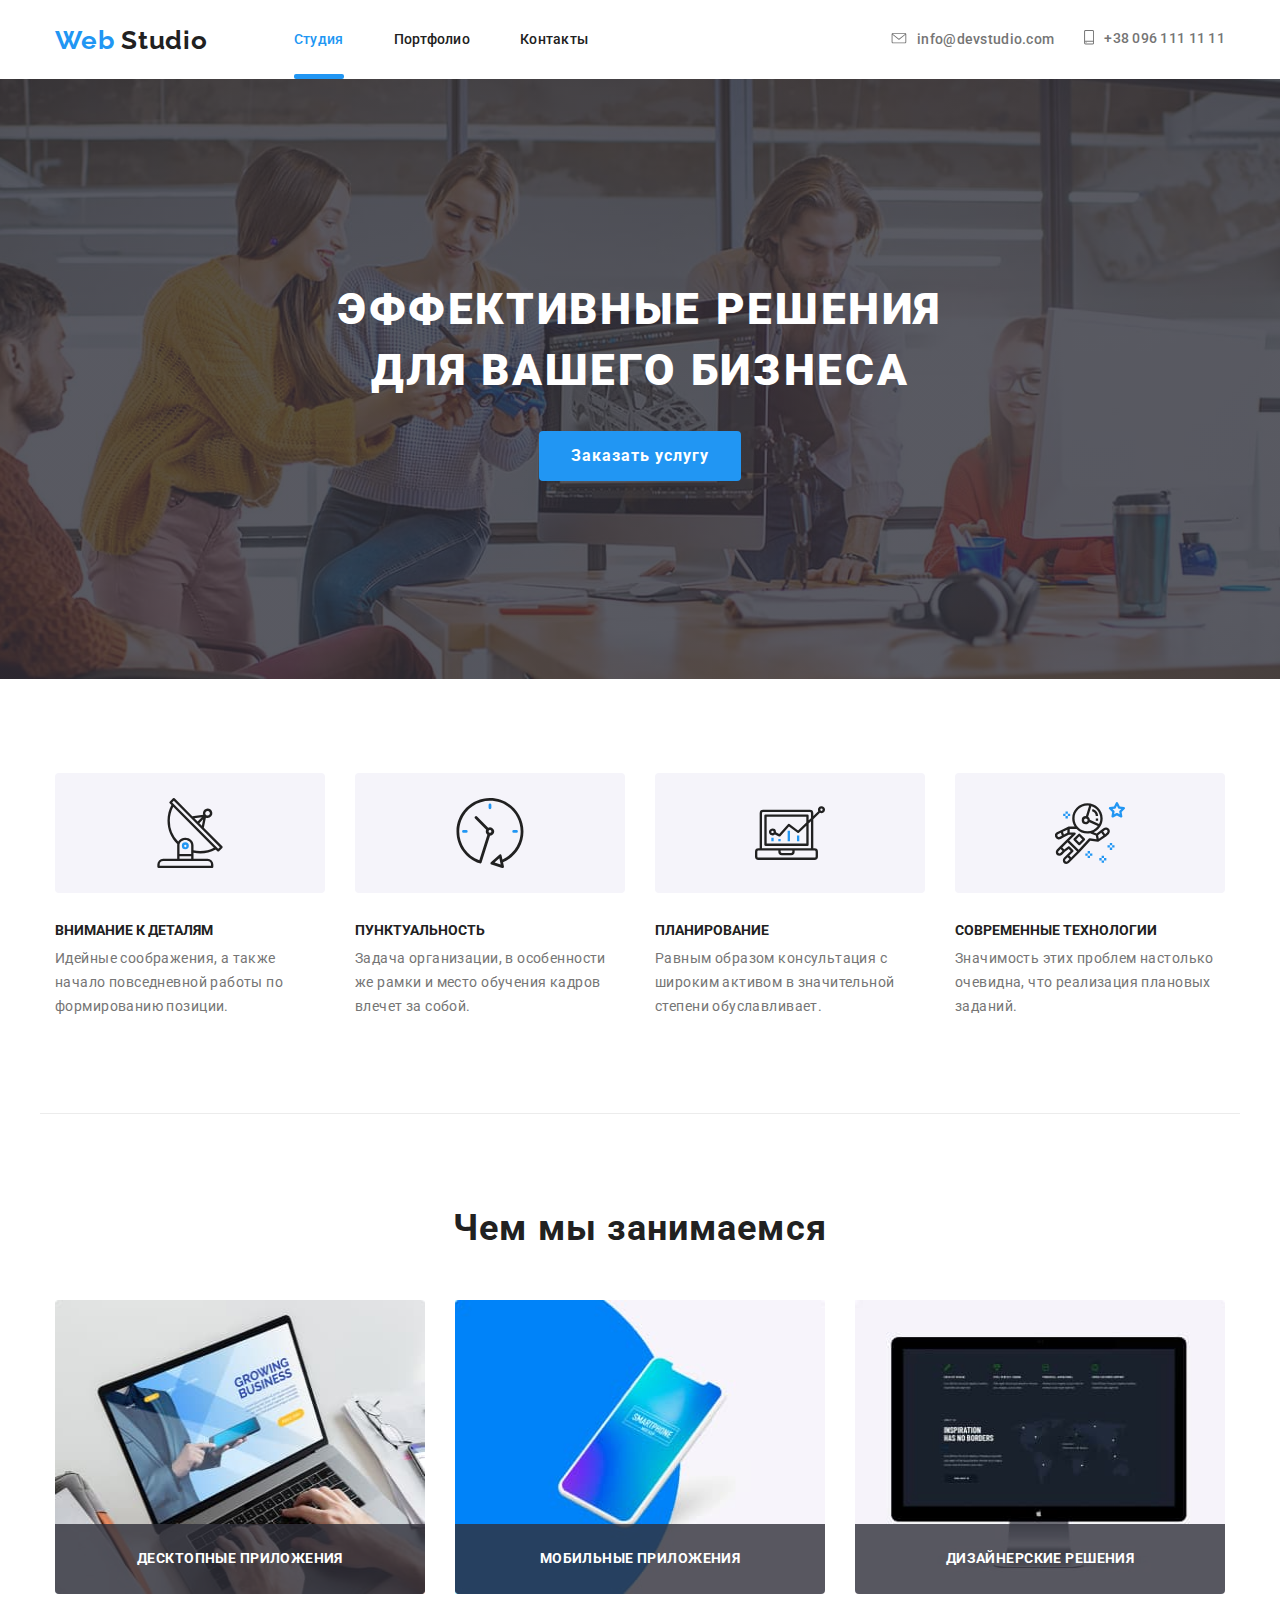
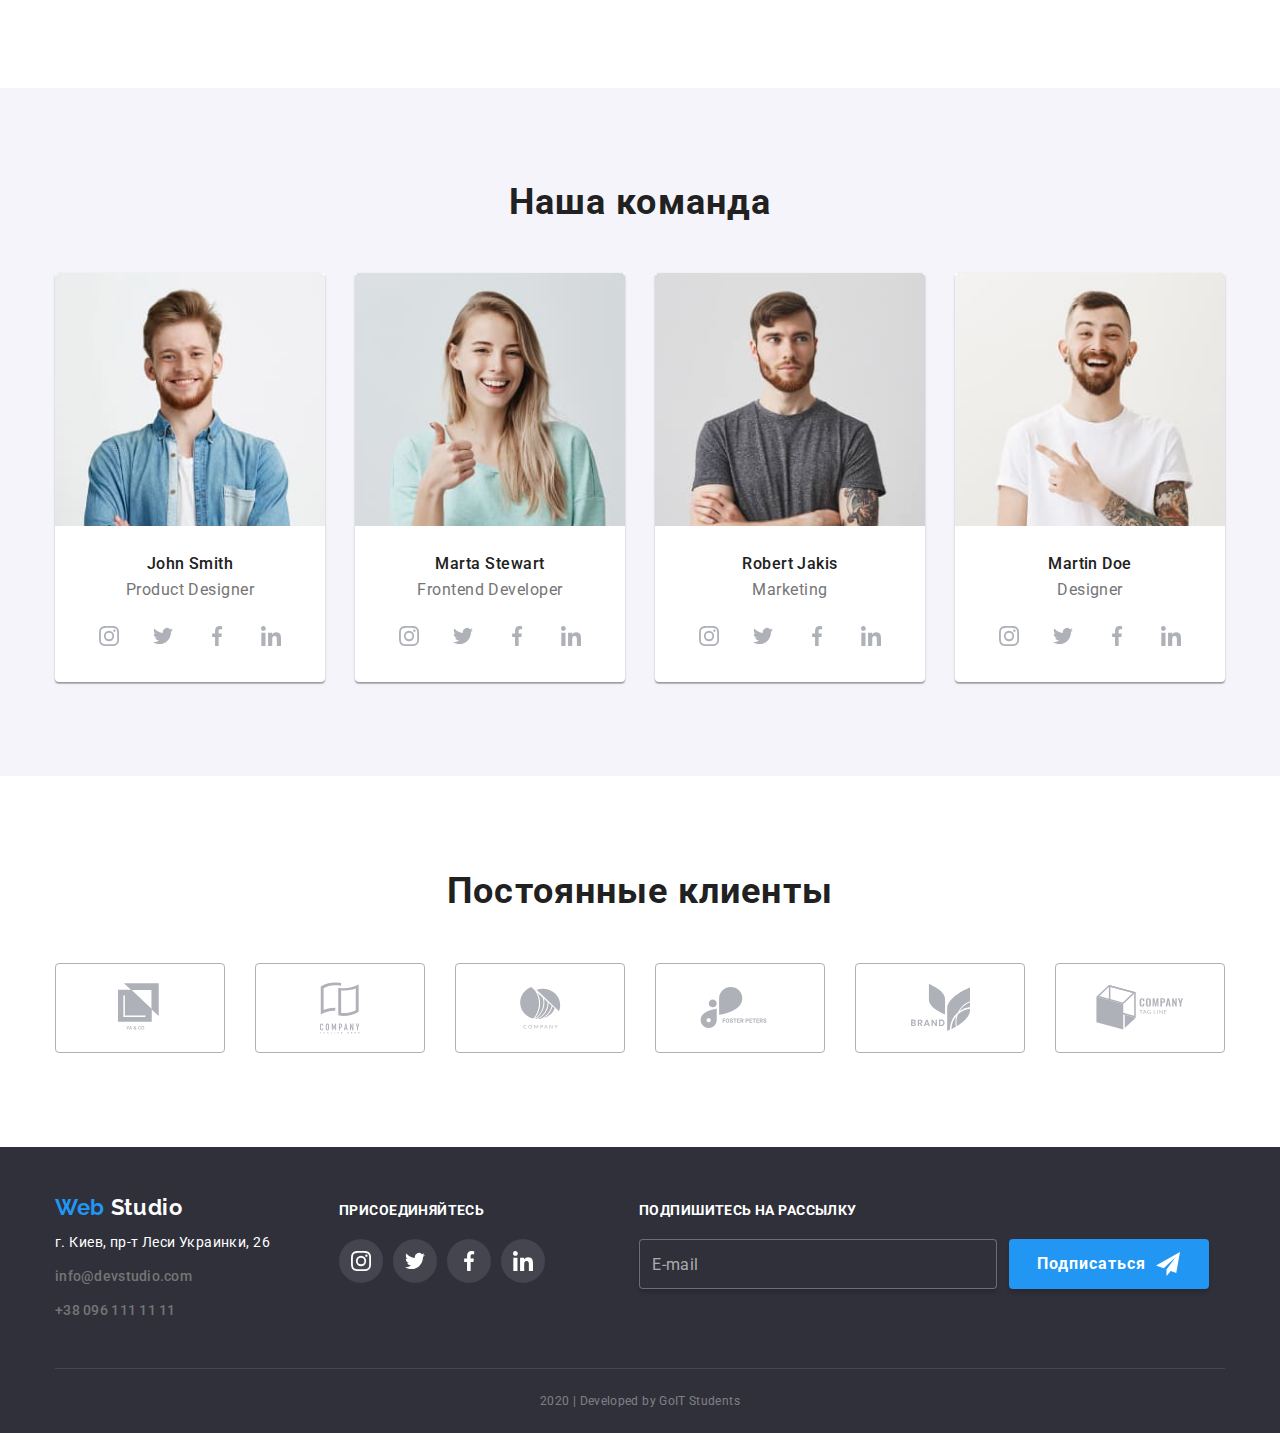
==== index.html @ 0bdabfaa "Скопированы файлы предыдущего дз" ====
<!DOCTYPE html>
<html lang="ru">
  <head>
    <meta charset="UTF-8" />
    <meta name="viewport" content="width=device-width, initial-scale=1.0" />
    <link
      href="https://fonts.googleapis.com/css2?family=Raleway:wght@700&amp;family=Roboto:wght@400;500;700;900&amp;display=swap"
      rel="stylesheet"
    />
    <link
      rel="stylesheet"
      href="https://cdnjs.cloudflare.com/ajax/libs/modern-normalize/0.6.0/modern-normalize.min.css"
    />
    <link rel="stylesheet" href="./css/main.css" />
    <title>Студия</title>
  </head>

  <body>
    <!-- Шапка сайта -->
    <header class="header">
      <div class="container">
        <div class="header-flex">
          <nav class="site-nav">
            <a lang="en" href="./index.html" class="logo"
              ><span class="web">Web</span> Studio</a
            >
            <ul class="main-nav list">
              <li><a href="./index.html" class="link current">Студия</a></li>
              <li><a href="./portfolio.html" class="link">Портфолио</a></li>
              <li><a href="" class="link">Контакты</a></li>
            </ul>
          </nav>
          <ul class="contacts list">
            <li class="contacts-item">
              <a class="contacts-link" href="mailto:info@devstudio.com">
                <svg class="icon envelope" width="16" height="11">
                  <use href="./images/sprite.svg#envelope"></use>
                </svg>
                info@devstudio.com
              </a>
            </li>
            <li class="contacts-item">
              <a class="contacts-link" href="tel:380961111111">
                <svg class="icon smartphone" width="10" height="15">
                  <use href="./images/sprite.svg#smartphone"></use>
                </svg>
                +38 096 111 11 11</a
              >
            </li>
          </ul>
        </div>
      </div>
    </header>
    <main>
      <!-- Функция заказа услуги -->
      <section class="hero">
        <div class="hero-content">
          <h1 class="hero-title">
            эффективные решения <br />для вашего бизнеса
          </h1>
          <button data-open-modal class="hero-button">Заказать услугу</button>
          <div class="backdrop is-hidden" data-backdrop>
            <form class="modal js-speaker-form" autocomplete="off">
              <h2 class="modal-title">Оставьте свои данные, мы вам перезвоним</h2>
              <div class="form-field">
        <span class="form-icon">
          <svg class="icon-modal-mail" width=15 height=12>
           <use href="./images/sprite.svg#icon-modal-name"></use>
          </svg></span>
        <input
          type="text"
          class="form-input"
          name="name"
          id="name"
          placeholder=" "
        />
        <label for="name" class="form-label">Имя</label>
      </div>
      <div class="form-field">
      <span class="form-icon">
        <svg class="icon-modal-mail" width=15 height=12>
           <use href="./images/sprite.svg#icon-modal-phone"></use>
          </svg>
      </span>
      <input
          type="tel"
          class="form-input"
          name="telephone"
          id="telephone"
          placeholder=" "
        />
        <label for="telephone" class="form-label">Телефон</label>
      </div>
      <div class="form-field">
        <span class="form-icon">
          <svg class="icon-modal-mail" width=15 height=12>
           <use href="./images/sprite.svg#icon-modal-mail"></use>
          </svg>
        </span>
        <input
          type="email"
          class="form-input"
          name="mail"
          id="mail"
          placeholder=" "
        />
        <label for="mail" class="form-label">Почта</label>
      </div>
      <div class="form-field-comment">
        <textarea
          class="form-textarea"
          name="comment"
          id="comment"
          rows="8"
          placeholder=" "
        ></textarea>
        <label for="comment" class="form-comment">Комментарий</label>
      </div>
       <label class="form-checkbox">
              <input
                class="input-checkbox"
                type="checkbox"
                name="term"
                value="term"
              />
            <span class="icon-checkbox"></span>
            <span class="label-checkbox">Соглашаюсь с рассылкой и принимаю
              <a class="text-link" href="">Условия договора</a></span>
            </label>
      <button class="button-send">Отправить</button>
              <button class="btn-close" data-close-modal></button>
            </form>
            </div>
          </div>
        </div>
      </section>
      <!-- Преимущества -->
      <section class="benefits">
        <div class="container">
          <h2 class="visually-hidden">Преимущества</h2>
          <ul class="benefits-flex list">
            <li class="benefits-item">
              <svg class="benefits-icon">
                <use href="./images/sprite.svg#antenna"></use>
              </svg>
              <h3 class="benefits-subtitle">Внимание к деталям</h3>
              <p class="benefits-text">
                Идейные соображения, а также начало повседневной работы по
                формированию позиции.
              </p>
            </li>
            <li class="benefits-item">
              <svg class="benefits-icon">
                <use href="./images/sprite.svg#clock"></use>
              </svg>
              <h3 class="benefits-subtitle">Пунктуальность</h3>
              <p class="benefits-text">
                Задача организации, в особенности же рамки и место обучения
                кадров влечет за собой.
              </p>
            </li>
            <li class="benefits-item">
              <svg class="benefits-icon">
                <use href="./images/sprite.svg#diagram"></use>
              </svg>
              <h3 class="benefits-subtitle">Планирование</h3>
              <p class="benefits-text">
                Равным образом консультация с широким активом в значительной
                степени обуславливает.
              </p>
            </li>
            <li class="benefits-item">
              <svg class="benefits-icon">
                <use href="./images/sprite.svg#astronaut"></use>
              </svg>
              <h3 class="benefits-subtitle">Современные технологии</h3>
              <p class="benefits-text">
                Значимость этих проблем настолько очевидна, что реализация
                плановых заданий.
              </p>
            </li>
          </ul>
        </div>
      </section>
      <!-- Предоставляемые услуги -->
      <section class="products">
        <div class="container">
          <h2 class="products-title">Чем мы занимаемся</h2>
          <ul class="products-flex list">
            <li class="products-item">
              <img
                src="./images/devices/laptop.jpg"
                alt="Открытая программа на экране ноутбука"
                width="370"
                height="294"
              />
              <p class="products-text">Десктопные приложения</p>
            </li>
            <li class="products-item">
              <img
                src="./images/devices/phone.jpg"
                alt="Смартфон c открытым мобильным приложением"
                width="370"
                height="294"
              />
              <p class="products-text">Мобильные приложения</p>
            </li>
            <li class="products-item">
              <img
                src="./images/devices/computer.jpg"
                alt="Экран компьютера с дизайном на рабочем столе"
                width="370"
                height="294"
              />
              <p class="products-text">Дизайнерские решения</p>
            </li>
          </ul>
        </div>
      </section>
      <!-- Команда -->
      <section class="workers">
        <div class="container">
          <h2 class="workers-title">Наша команда</h2>
          <ul class="workers-flex list">
            <li class="workers-item">
              <img
                src="./images/teamworkers/john.jpg"
                alt="Фото Джона Смита"
                width="270"
              />
              <h3 class="workers-subtitle">John Smith</h3>
              <p class="workers-text">Product Designer</p>
              <ul class="workers-socials list">
                <li class="workers-socials item">
                  <a
                    href="https://www.instagram.com/"
                    aria-label="Ссылка на Instagram"
                    class="workers-link"
                  >
                    <svg class="social-icon" width="20" height="20">
                      <use href="./images/sprite.svg#instagram"></use>
                    </svg>
                  </a>
                </li>
                <li class="workers-socials item">
                  <a
                    href="https://www.twitter.com/"
                    aria-label="Ссылка на Twitter"
                    class="workers-link"
                  >
                    <svg class="social-icon" width="20" height="20">
                      <use href="./images/sprite.svg#twitter"></use>
                    </svg>
                  </a>
                </li>
                <li class="workers-socials item">
                  <a
                    href="https://www.facebook.com/"
                    aria-label="Ссылка на Facebook"
                    class="workers-link"
                    ><svg class="social-icon" width="20" height="20">
                      <use href="./images/sprite.svg#facebook"></use></svg
                  ></a>
                </li>
                <li class="workers-socials item">
                  <a
                    href="https://www.linkedin.com/"
                    aria-label="Ссылка на LinkedIn"
                    class="workers-link"
                    ><svg class="social-icon" width="20" height="20">
                      <use href="./images/sprite.svg#linkedin"></use></svg
                  ></a>
                </li>
              </ul>
            </li>
            <li class="workers-item">
              <img
                src="./images/teamworkers/marta.jpg"
                alt="Фото Марты Стюарт"
                width="270"
              />
              <h3 class="workers-subtitle">Marta Stewart</h3>
              <p class="workers-text">Frontend Developer</p>
              <ul class="workers-socials list">
                <li class="workers-socials item">
                  <a
                    href="https://www.instagram.com/"
                    aria-label="Ссылка на Instagram"
                    class="workers-link"
                  >
                    <svg class="social-icon" width="20" height="20">
                      <use href="./images/sprite.svg#instagram"></use>
                    </svg>
                  </a>
                </li>
                <li class="workers-socials item">
                  <a
                    href="https://www.twitter.com/"
                    aria-label="Ссылка на Twitter"
                    class="workers-link"
                  >
                    <svg class="social-icon" width="20" height="20">
                      <use href="./images/sprite.svg#twitter"></use>
                    </svg>
                  </a>
                </li>
                <li class="workers-socials item">
                  <a
                    href="https://www.facebook.com/"
                    aria-label="Ссылка на Facebook"
                    class="workers-link"
                    ><svg class="social-icon" width="20" height="20">
                      <use href="./images/sprite.svg#facebook"></use></svg
                  ></a>
                </li>
                <li class="workers-socials item">
                  <a
                    href="https://www.linkedin.com/"
                    aria-label="Ссылка на LinkedIn"
                    class="workers-link"
                    ><svg class="social-icon" width="20" height="20">
                      <use href="./images/sprite.svg#linkedin"></use></svg
                  ></a>
                </li>
              </ul>
            </li>
            <li class="workers-item">
              <img
                src="./images/teamworkers/robert.jpg"
                alt="Фото Роберта Джайкиса"
                width="270"
              />
              <h3 class="workers-subtitle">Robert Jakis</h3>
              <p class="workers-text">Marketing</p>
              <ul class="workers-socials list">
                <li class="workers-socials item">
                  <a
                    href="https://www.instagram.com/"
                    aria-label="Ссылка на Instagram"
                    class="workers-link"
                  >
                    <svg class="social-icon" width="20" height="20">
                      <use href="./images/sprite.svg#instagram"></use>
                    </svg>
                  </a>
                </li>
                <li class="workers-socials item">
                  <a
                    href="https://www.twitter.com/"
                    aria-label="Ссылка на Twitter"
                    class="workers-link"
                  >
                    <svg class="social-icon" width="20" height="20">
                      <use href="./images/sprite.svg#twitter"></use>
                    </svg>
                  </a>
                </li>
                <li class="workers-socials item">
                  <a
                    href="https://www.facebook.com/"
                    aria-label="Ссылка на Facebook"
                    class="workers-link"
                    ><svg class="social-icon" width="20" height="20">
                      <use href="./images/sprite.svg#facebook"></use></svg
                  ></a>
                </li>
                <li class="workers-socials item">
                  <a
                    href="https://www.linkedin.com/"
                    aria-label="Ссылка на LinkedIn"
                    class="workers-link"
                    ><svg class="social-icon" width="20" height="20">
                      <use href="./images/sprite.svg#linkedin"></use></svg
                  ></a>
                </li>
              </ul>
            </li>
            <li class="workers-item">
              <img
                src="./images/teamworkers/martin.jpg"
                alt="Фото Мартина Дое"
                width="270"
              />
              <h3 class="workers-subtitle">Martin Doe</h3>
              <p class="workers-text">Designer</p>
              <ul class="workers-socials list">
                <li class="workers-socials item">
                  <a
                    href="https://www.instagram.com/"
                    aria-label="Ссылка на Instagram"
                    class="workers-link"
                  >
                    <svg class="social-icon" width="20" height="20">
                      <use href="./images/sprite.svg#instagram"></use>
                    </svg>
                  </a>
                </li>
                <li class="workers-socials item">
                  <a
                    href="https://www.twitter.com/"
                    aria-label="Ссылка на Twitter"
                    class="workers-link"
                  >
                    <svg class="social-icon" width="20" height="20">
                      <use href="./images/sprite.svg#twitter"></use>
                    </svg>
                  </a>
                </li>
                <li class="workers-socials item">
                  <a
                    href="https://www.facebook.com/"
                    aria-label="Ссылка на Facebook"
                    class="workers-link"
                    ><svg class="social-icon" width="20" height="20">
                      <use href="./images/sprite.svg#facebook"></use></svg
                  ></a>
                </li>
                <li class="workers-socials item">
                  <a
                    href="https://www.linkedin.com/"
                    aria-label="Ссылка на LinkedIn"
                    class="workers-link"
                    ><svg class="social-icon" width="20" height="20">
                      <use href="./images/sprite.svg#linkedin"></use></svg
                  ></a>
                </li>
              </ul>
            </li>
          </ul>
        </div>
      </section>
      <!-- Постоянные клиенты -->
      <section class="clients">
        <div class="container">
          <h2 class="clients-title">Постоянные клиенты</h2>
          <ul class="clients-flex list">
            <li class="clients-item">
              <a href="" aria-label="Ссылка на YA & CO" class="clients-link">
                <svg class="clients-icon" width="45" height="50">
                  <use href="./images/sprite.svg#client1"></use>
                </svg>
              </a>
            </li>
            <li class="clients-item">
              <a
                href=""
                aria-label="Ссылка на COMPANY TAGLINE HERE"
                class="clients-link"
              >
                <svg class="clients-icon" width="40" height="52">
                  <use href="./images/sprite.svg#client2"></use>
                </svg>
              </a>
            </li>
            <li class="clients-item">
              <a href="" aria-label="Ссылка на COMPANY" class="clients-link">
                <svg class="clients-icon" width="41" height="42">
                  <use href="./images/sprite.svg#client3"></use>
                </svg>
              </a>
            </li>
            <li class="clients-item">
              <a
                href=""
                aria-label="Ссылка на FOSTER PETERS"
                class="clients-link"
              >
                <svg class="clients-icon" width="80" height="42">
                  <use href="./images/sprite.svg#client4"></use>
                </svg>
              </a>
            </li>
            <li class="clients-item">
              <a href="" aria-label="Ссылка на BRAND" class="clients-link">
                <svg class="clients-icon" width="59" height="47">
                  <use href="./images/sprite.svg#client5"></use>
                </svg>
              </a>
            </li>
            <li class="clients-item">
              <a
                href=""
                aria-label="Ссылка на COMPANY TAG LINE"
                class="clients-link"
              >
                <svg class="clients-icon" width="88" height="45">
                  <use href="./images/sprite.svg#client6"></use>
                </svg>
              </a>
            </li>
          </ul>
        </div>
      </section>
    </main>
    <!-- Футер -->
    <footer class="footer">
      <div class="container">
        <div class="footer-flex">
          <div class="footer-info">
            <a lang="en" href="./index.html" class="footer-logo"
              ><span class="web">Web</span> Studio</a
            >
            <address>
              <a
                href="https://www.google.com/maps/place/%D0%B1%D1%83%D0%BB.+%D0%9B%D0%B5%D1%81%D0%B8+%D0%A3%D0%BA%D1%80%D0%B0%D0%B8%D0%BD%D0%BA%D0%B8,+26,+%D0%9A%D0%B8%D0%B5%D0%B2,+02000/@50.4265807,30.5361971,17z/data=!3m1!4b1!4m5!3m4!1s0x40d4cf0e033ecbe9:0x57a4dffefec77da0!8m2!3d50.4265807!4d30.5383858"
                class="address"
                target="_blank"
                >г. Киев, пр-т Леси Украинки, 26</a
              >
            </address>
            <ul class="footer contacts list">
              <li class="footer-contacts-link">
                <a class="contacts-link" href="mailto:info@devstudio.com"
                  >info@devstudio.com</a
                >
              </li>
              <li class="footer-contacts-link">
                <a class="contacts-link" href="tel:380961111111"
                  >+38 096 111 11 11</a
                >
              </li>
            </ul>
          </div>
          <!-- Ссылки на соц сети -->
          <div class="footer-join">
            <p class="socials-subtitle">присоединяйтесь</p>
            <ul class="footer-socials list">
              <li class="socials-item">
                <a
                  class="socials-link"
                  href="https://www.instagram.com/"
                  aria-label="Ссылка на Instagram"
                >
                  <svg class="social-icon footer" width="20" height="20">
                    <use href="./images/sprite.svg#instagram"></use>
                  </svg>
                </a>
              </li>
              <li class="socials-item">
                <a
                  class="socials-link"
                  href="https://www.twitter.com/"
                  aria-label="Ссылка на Twitter"
                >
                  <svg class="social-icon footer" width="20" height="20">
                    <use href="./images/sprite.svg#twitter"></use>
                  </svg>
                </a>
              </li>
              <li class="socials-item">
                <a
                  class="socials-link"
                  href="https://www.facebook.com/"
                  aria-label="Ссылка на Facebook"
                >
                  <svg class="social-icon footer" width="20" height="20">
                    <use href="./images/sprite.svg#facebook"></use>
                  </svg>
                </a>
              </li>
              <li class="socials-item">
                <a
                  class="socials-link"
                  href="https://www.linkedin.com/"
                  aria-label="Ссылка на LinkedIn"
                >
                  <svg class="social-icon footer" width="20" height="20">
                    <use href="./images/sprite.svg#linkedin"></use></svg
                ></a>
              </li>
            </ul>
          </div>
          <form class="form js-speaker-form" autocomplete="off">
        <label for="mail" class="label-subscription">подпишитесь на рассылку</label>
        </br>
        <div class="form-subscription">
        <input
          type="email"
          name="mail"
          id="mail"
          placeholder="E-mail"
        />
        <button type="submit">Подписаться<svg class="icon-send" width="24" height="24">
          <use href="./images/sprite.svg#send"></use></svg>
        </button>
      </div>
        </div>
        <p class="copyright">
          2020 | Developed by GoIT Students
        </p>
      </div>
    </footer>
    <script>
      (() => {
        document
          .querySelector('.js-speaker-form')
          .addEventListener('submit', e => {
            e.preventDefault();

            new FormData(e.currentTarget).forEach((value, name) =>
              console.log(`${name}: ${value}`),
            );

            e.currentTarget.reset();
          });
      })();
    </script>
     <script src="./js/modal.js"></script>
  </body>
</html>
---- css/main.css ----
/* цвет основного текста #212121*/

/* цвет вторичного текста #757575*/

/*#2196F3 акцент синий*/

/*#FFFFFF белый*/

/* вторичный цвет фона #F5F4FA */

/* футер копирайт rgba(255, 255, 255, 0.4); */
:root {
  --primary-text-color: #757575;
  --title-text-color: #212121;
  --accent-color: #2196f3;
  --primary-white-color: #ffffff;
}

body {
  font-family: "Roboto", sans-serif;
  background-color: var(--primary-white-color);
  color: var(--primary-text-color);
}

/* утилиты */

a {
  text-decoration: none;
}

.container {
  width: 1200px;
  margin-left: auto;
  margin-right: auto;
  padding-left: 15px;
  padding-right: 15px;
}

.list {
  margin: 0;
  padding: 0;
  list-style: none;
}

p {
  margin: 0px;
}

img {
  display: block;
  max-width: 100%;
}

.visually-hidden {
  position: absolute;
  width: 1px;
  height: 1px;
  margin: -1px;
  border: 0;
  padding: 0;
  clip: rect(0 0 0 0);
  overflow: hidden;
}

/* шапка */

.header-flex {
  display: flex;
  align-items: center;
}

/* навигация  */

.site-nav {
  display: flex;
  align-items: center;
}

/* лого */

.logo {
  padding: 24px 0px;
  color: var(--title-text-color);
  font-family: "Raleway", sans-serif;
  font-weight: 700;
  font-size: 26px;
  line-height: 1;
  letter-spacing: 0.03em;
  text-decoration: none;
}

.web {
  color: var(--accent-color);
}

/* главная навигация  */

.main-nav {
  display: flex;
  margin-left: 86px;
}

.main-nav .link {
  position: relative;
  display: block;
  padding: 32px 0px;
  color: var(--title-text-color);
  font-weight: 500;
  font-size: 14px;
  line-height: 1.1;
  letter-spacing: 0.02em;
  transition: color 250ms cubic-bezier(0.4, 0, 0.2, 1);
}

.main-nav > li:not(:last-child) {
  margin-right: 50px;
}

.main-nav .link:hover,
.main-nav .link:focus {
  color: var(--accent-color);
}

.main-nav .link.current {
  color: var(--accent-color);
}

.main-nav .link.current::after {
  content: "";
  position: absolute;
  left: 0;
  bottom: 0;
  display: block;
  width: 100%;
  height: 5px;
  border-radius: 2px;
  background-color: var(--accent-color);
  transition: color 250ms cubic-bezier(0.4, 0, 0.2, 1);
}

/* контакты */

.contacts {
  display: flex;
  margin-left: auto;
}

.contacts-link {
  display: inline-flex;
  align-items: center;
  color: var(--primary-text-color);
  font-weight: 500;
  font-size: 14px;
  line-height: 1;
  letter-spacing: 0.02em;
  transition: color 250ms cubic-bezier(0.4, 0, 0.2, 1);
}

.contacts-link:hover,
.contacts-link:focus {
  color: var(--accent-color);
}

.icon {
  display: inline-block;
  padding: 0;
  margin-right: 10px;
  background-repeat: no-repeat;
  fill: currentColor;
  cursor: pointer;
}

.contacts-item + .contacts-item {
  margin-left: 30px;
}

/* герой */

.hero-content {
  padding: 200px;
  background-image: linear-gradient(
      to right,
      rgba(47, 48, 58, 0.8),
      rgba(47, 48, 58, 0.8)
    ),
    url("../images/hero/hero.jpg");
  background-repeat: no-repeat;
  background-position: center;
  background-size: cover;
  text-align: center;
  max-width: 1600px;
  height: 600px;
  margin-left: auto;
  margin-right: auto;
}

.hero-title {
  margin-top: 0;
  margin-bottom: 30px;
  color: var(--primary-white-color);
  font-weight: 900;
  font-size: 44px;
  line-height: 1.38;
  text-align: center;
  letter-spacing: 0.06em;
  text-transform: uppercase;
}

.hero-button {
  display: inline-block;
  align-items: center;
  padding: 10px 32px;
  border: 0px;
  border-radius: 4px;
  color: var(--primary-white-color);
  background-color: var(--accent-color);
  font-weight: 700;
  font-size: 16px;
  line-height: 1.9;
  letter-spacing: 0.06em;
  cursor: pointer;
}

.backdrop {
  position: fixed;
  top: 0;
  left: 0;
  width: 100%;
  height: 100%;
  background-color: rgba(0, 0, 0, 0.5);
  z-index: 3;
  opacity: 1;

  transition: opacity 250ms cubic-bezier(0.4, 0, 0.2, 1);
}

.backdrop.is-hidden {
  opacity: 0;
  pointer-events: none;
}

.backdrop.is-hidden .modal {
  transform: translate(-50%, -50%) scale(1.1);
}

.modal {
  position: absolute;
  top: 50%;
  left: 50%;
  padding: 40px 40px;
  width: 528px;
  height: 581px;

  background-color: #fff;

  transform: translate(-50%, -50%) scale(1);

  transition: transform 250ms cubic-bezier(0.4, 0, 0.2, 1);
}

.modal-title {
  margin-top: 0px;
  margin-bottom: 30px;
  font-weight: 700;
  font-size: 20px;
  line-height: 1.15;
  letter-spacing: 0.03em;
  text-align: center;
  color: #212121;
}

.form-field {
  position: relative;
  margin-bottom: 28px;
}

.form-label {
  position: absolute;
  top: 50%;
  left: 42px;
  transform: translateY(-50%);
  transition: transform 250ms cubic-bezier(0.4, 0, 0.2, 1);
}

.form-input,
.form-textarea {
  display: inline-flex;
  border: 1px solid rgba(33, 33, 33, 0.2);
  border-radius: 4px;
  outline: 0px;
}

.form-input {
  margin: 0;
  padding: 12px 18px;
  padding-left: 42px;
  width: 100%;
  height: 40px;
}

.form-icon {
  position: absolute;
  display: inline-block;
  top: 50%;
  left: 16px;
  transform: translateY(-50%);
  transition: transform 250ms cubic-bezier(0.4, 0, 0.2, 1);
  fill: #212121;
}

.form-field:focus-within > .form-label {
  transform: translateY(-42px) translateX(-32px);
}

.form-input:focus,
.form-textarea:focus {
  border: 1px solid var(--accent-color);
}

.form-field:focus-within > .form-label {
  color: var(--accent-color);
}

.form-field:focus-within > .form-icon {
  fill: var(--accent-color);
}

.form-input:not(:placeholder-shown) + .form-label {
  transform: translateY(-42px) translateX(-32px);
}

.form-field-comment {
  position: relative;
  margin-bottom: 20px;
}

.form-textarea {
  display: block;
  resize: none;
  padding: 12px 16px;
  width: 100%;
  height: 140px;
}

.form-comment {
  position: absolute;
  top: 20px;
  left: 16px;
  transform: translateY(-50%);
  transition: transform 250ms cubic-bezier(0.4, 0, 0.2, 1);
}

.form-field-comment:focus-within > .form-comment {
  color: var(--accent-color);
}

.form-field-comment:focus-within > .form-comment {
  transform: translateY(-42px);
}

.form-textarea:not(:placeholder-shown) + .form-comment {
  transform: translateY(-42px);
}

.form-checkbox {
  display: flex;
  align-items: center;
  justify-content: center;
}

.input-checkbox {
  position: absolute;
  width: 1px;
  height: 1px;
  margin: -1px;
  border: 0;
  padding: 0;
  clip: rect(0 0 0 0);
  overflow: hidden;
}

.icon-checkbox {
  margin-right: 5px;
  width: 15px;
  height: 16px;
  background-image: url("../images/modal-icons/icon-checkbox.svg");
  background-size: contain;
  background-repeat: no-repeat;
}

.input-checkbox:checked + .icon-checkbox,
.input-checkbox:checked:focus + .icon-checkbox {
  background-image: url("../images/modal-icons/icon-checked.svg");
  background-size: contain;
  border-radius: 2px;
}

.label-checkbox {
  margin: 0;
  left: 36px;
  font-weight: 400;
  font-size: 14px;
  line-height: 1.71;
}

.text-link {
  color: var(--accent-color);
  text-decoration: underline;
}

.button-send {
  display: inline-block;
  align-items: center;
  padding: 10px 32px;
  margin-top: 30px;
  border: 0px;
  border-radius: 4px;
  box-shadow: 0px 4px 4px rgba(0, 0, 0, 0.15);
  color: var(--primary-white-color);
  background-color: #2196f3;
  font-weight: 700;
  font-size: 16px;
  line-height: 1.9;
  letter-spacing: 0.06em;
  cursor: pointer;
}

.btn-close {
  display: flex;
  position: absolute;
  top: 1%;
  left: 93%;
  width: 30px;
  height: 30px;
  border: none;
  border-radius: 50%;
  background-image: url("../images/modal-icons/btn-close.svg");
  background-size: contain;
  background-repeat: no-repeat;
  cursor: pointer;
}

.btn-close:hover,
.btn-close:focus {
  fill: var(--accent-color);
}

/* преимущества */

.benefits {
  padding: 94px 0px;
  margin: auto;
}

.benefits-flex {
  display: flex;
  flex-wrap: wrap;
}

.benefits-item {
  width: 270px;
  margin-right: 30px;
}

.benefits-item:nth-child(4n) {
  margin-right: 0px;
}

.benefits-icon {
  display: block;
  width: 270px;
  height: 120px;
  padding: 25px 100px;
  border-radius: 4px;
  background-color: #f5f4fa;
  background-repeat: no-repeat;
  background-position: center;
}

.benefits-subtitle {
  margin-top: 30px;
  margin-bottom: 10px;
  color: var(--title-text-color);
  text-transform: uppercase;
  font-weight: 700;
  font-size: 14px;
  line-height: 1;
}

.benefits-text {
  font-weight: 400;
  font-size: 14px;
  line-height: 1.7;
  letter-spacing: 0.03em;
}

/* предоставляемые услуги */

.products .container {
  padding-top: 94px;
  padding-bottom: 94px;
  border-top: 1px solid #ececec;
}

.products-title {
  margin-top: 0;
  margin-bottom: 50px;
  color: var(--title-text-color);
  font-weight: 700;
  font-size: 36px;
  line-height: 1.16;
  letter-spacing: 0.03em;
  text-align: center;
}

.products-flex {
  display: flex;
  flex-wrap: wrap;
}

.products-item {
  position: relative;
  width: 370px;
  height: 294px;
  margin-right: 30px;
}

.products-item:nth-child(3n) {
  margin-right: 0px;
}

.products-text {
  position: absolute;
  width: 100%;
  height: 70px;
  bottom: 0;
  margin: 0;
  padding: 27px;
  color: var(--primary-white-color);
  background: rgba(47, 48, 58, 0.8);
  border-radius: 0px 0px 4px 4px;
  font-weight: 700;
  font-size: 14px;
  line-height: 1.14;
  text-align: center;
  letter-spacing: 0.03em;
  text-transform: uppercase;
}

/* команда */

.workers {
  padding-top: 94px;
  padding-bottom: 94px;
  background-color: #f5f4fa;
}

.workers-title {
  margin-top: 0;
  margin-bottom: 50px;
  color: var(--title-text-color);
  font-weight: 700;
  font-size: 36px;
  line-height: 1.16;
  letter-spacing: 0.03em;
  text-align: center;
}

.workers-flex {
  display: flex;
  flex-wrap: wrap;
}

.workers-item {
  width: 270px;
  margin-right: 30px;
  padding-bottom: 24px;
  border-radius: 4px;
  background-color: var(--primary-white-color);
  box-shadow: 0px 2px 1px rgba(0, 0, 0, 0.2), 0px 1px 1px rgba(0, 0, 0, 0.14),
    0px 1px 3px rgba(0, 0, 0, 0.12);
}

.workers-item:nth-child(4n) {
  margin-right: 0px;
}

.workers-subtitle {
  margin-top: 30px;
  margin-bottom: 0px;
  color: var(--title-text-color);
  font-weight: 500;
  font-size: 16px;
  line-height: 1;
  letter-spacing: 0.03em;
  text-align: center;
}

.workers-text {
  margin-top: 10px;
  color: var(--primary-text-color);
  font-weight: 400;
  font-size: 16px;
  line-height: 1;
  letter-spacing: 0.03em;
  text-align: center;
}

.workers-socials.list {
  display: flex;
  justify-content: center;
  margin-top: 16px;
}

.workers-socials.item {
  margin-right: 10px;
}

.workers-socials.item:nth-child(4n) {
  margin-right: 0px;
}

.workers-link {
  display: flex;
  justify-content: center;
  align-items: center;
  width: 44px;
  height: 44px;
  border-radius: 50%;
  color: #afb1b8;
  transition: background-color 250ms cubic-bezier(0.4, 0, 0.2, 1),
    color 250ms cubic-bezier(0.4, 0, 0.2, 1);
}

.social-icon {
  fill: currentColor;
}

.social-icon:hover,
.social-icon:focus {
  fill: var(--primary-white-color);
}

.workers-link:hover,
.workers-link:focus {
  color: var(--primary-white-color);
  background-color: #2196f3;
}

/* клиенты */

.clients {
  padding-top: 94px;
  padding-bottom: 94px;
}

.clients-title {
  margin-top: 0px;
  margin-bottom: 50px;
  color: var(--title-text-color);
  font-weight: 700;
  font-size: 36px;
  line-height: 1.2;
  text-align: center;
  letter-spacing: 0.03em;
}

.clients-flex {
  display: flex;
  flex-wrap: wrap;
  justify-content: space-evenly;
}

.clients-item {
  width: 170px;
  background-color: var(--primary-white-color);
}

.clients-item {
  margin-right: 30px;
}

.clients-item:nth-child(6n) {
  margin-right: 0px;
}

.clients-link {
  display: flex;
  justify-content: center;
  align-items: center;
  width: 170px;
  height: 90px;
  color: #afb1b8;
  border: 1px solid #afb1b8;
  border-radius: 4px;
  transition: color 250ms cubic-bezier(0.4, 0, 0.2, 1),
    border-color 250ms cubic-bezier(0.4, 0, 0.2, 1);
}

.clients-link:hover,
.clients-link:focus {
  color: var(--accent-color);
  border-color: #2196f3;
}

.clients-icon {
  fill: currentColor;
  cursor: pointer;
}

/* футер */

footer {
  background-color: #2f303a;
}

.footer-flex {
  display: flex;
  padding-top: 48px;
  align-items: baseline;
}

.footer-logo {
  color: var(--primary-white-color);
  font-family: "Raleway", sans-serif;
  font-weight: 700;
  font-size: 22px;
  line-height: 1.18;
  letter-spacing: 0.03em;
}

address a {
  display: block;
  margin-top: 10px;
  color: var(--primary-white-color);
  font-style: normal;
  font-weight: 400;
  font-size: 14px;
  line-height: 1.7;
  letter-spacing: 0.03em;
}

.footer.contacts {
  display: block;
  padding-bottom: 46px;
  color: rgba(255, 255, 255, 0.6);
  font-weight: 400;
  font-size: 14px;
  line-height: 1.7;
  letter-spacing: 0.03em;
}

.footer-contacts-link {
  margin-top: 10px;
}

/* соцсети */

.footer-join {
  display: block;
  margin-left: 69px;
}

.socials-subtitle {
  color: var(--primary-white-color);
  font-weight: 700;
  font-size: 14px;
  line-height: 1.1;
  letter-spacing: 0.03em;
  text-transform: uppercase;
}

.footer-socials {
  display: flex;
  justify-content: space-between;
  margin-top: 21px;
}

.socials-item {
  margin-right: 10px;
}

.socials-item:nth-child(4n) {
  margin-right: 0px;
}

.socials-link {
  display: flex;
  justify-content: center;
  align-items: center;
  width: 44px;
  height: 44px;
  border-radius: 50%;
  background-color: rgba(255, 255, 255, 0.1);
  transition: background-color 250ms cubic-bezier(0.4, 0, 0.2, 1),
    color 250ms cubic-bezier(0.4, 0, 0.2, 1);
}

.social-icon.footer {
  fill: var(--primary-white-color);
}

.socials-link:hover,
.socials-link:focus {
  color: var(--primary-white-color);
  background-color: #2196f3;
}

.label-subscription {
  margin-left: 94px;
  color: var(--primary-white-color);
  font-weight: 700;
  font-size: 14px;
  line-height: 1.1;
  letter-spacing: 0.03em;
  text-transform: uppercase;
}

.form-subscription {
  display: flex;
  margin-top: 20px;
  margin-left: 94px;
}

.form-subscription input {
  padding: 18px 12px;
  border: 1px solid rgba(255, 255, 255, 0.3);
  box-shadow: 0px 4px 4px rgba(0, 0, 0, 0.15);
  border-radius: 4px;
  width: 358px;
  height: 50px;
  font-weight: 400;
  font-size: 16px;
  line-height: 1.87;
  letter-spacing: 0.03em;
  background-color: #2f303a;
}

.form-subscription input::placeholder {
  color: rgba(255, 255, 255, 0.6);
}

.form-subscription button {
  display: inline-flex;
  align-items: center;
  margin-left: 12px;
  padding: 10px 28px;
  width: 200px;
  height: 50px;
  box-shadow: 0px 4px 4px rgba(0, 0, 0, 0.15);
  border: 0px;
  border-radius: 4px;
  background-color: var(--accent-color);
  font-weight: 700;
  font-size: 16px;
  line-height: 1.87;
  letter-spacing: 0.06em;
  color: var(--primary-white-color);
}

.icon-send {
  margin-left: 10px;
}

.copyright {
  padding: 20px 0px;
  border-top: 1px solid rgba(255, 255, 255, 0.1);
  color: rgba(255, 255, 255, 0.4);
  font-weight: 400;
  font-size: 12px;
  line-height: 2;
  letter-spacing: 0.03em;
  text-align: center;
}

/* СТРАНИЦА portfolio.html */

.header-portfolio {
  border-bottom: 1px solid #ececec;
}

/* потрфолио */

.portfolio {
  padding: 94px 0px;
}

.nav-filters {
  display: flex;
  flex-wrap: wrap;
  justify-content: center;
  padding: 0px;
}

.button {
  margin-right: 8px;
  padding: 6px 22px;
  border-radius: 4px;
  border: 0;
  color: var(--title-text-color);
  background-color: #f5f4fa;
  font-weight: 500;
  font-size: 16px;
  line-height: 1.6;
  letter-spacing: 0.03em;
  cursor: pointer;
  transition: background-color 250ms cubic-bezier(0.4, 0, 0.2, 1),
    color 250ms cubic-bezier(0.4, 0, 0.2, 1);
}

.button:nth-child(5n) {
  margin-right: 0px;
}

.button:hover,
.button:focus {
  color: var(--primary-white-color);
  background-color: var(--accent-color);
  box-shadow: 0px 2px 2px rgba(0, 0, 0, 0.12), 0px 1px 2px rgba(0, 0, 0, 0.08),
    0px 3px 1px rgba(0, 0, 0, 0.1);
}

/* примеры работ */

.examples-flex {
  display: flex;
  flex-wrap: wrap;
  margin-top: 50px;
}

.examples-item {
  width: 380px;
  margin-bottom: 30px;
  margin-right: 30px;
  border-radius: 5px;
  overflow: hidden;
  transition: box-shadow 250ms cubic-bezier(0.4, 0, 0.2, 1);
}

.examples-item:nth-child(3n) {
  margin-right: 0px;
}

.examples-item:nth-last-child(-n + 3) {
  margin-bottom: 0;
}

.examples-item:hover,
.examples-item:focus {
  box-shadow: 1px 4px 6px rgba(0, 0, 0, 0.16), 0px 4px 4px rgba(0, 0, 0, 0.06),
    0px 1px 1px rgba(0, 0, 0, 0.12);
  cursor: pointer;
}

.box {
  position: relative;
  overflow: hidden;
}

.examples-text {
  display: inline-flex;
  position: absolute;
  padding: 63px 24px;
  margin: 0;
  font-size: 18px;
  line-height: 1.56;
  letter-spacing: 0.03em;
  background-color: rgba(33, 150, 243, 0.9);
  color: var(--primary-white-color);
  transition: transform 250ms cubic-bezier(0.4, 0, 0.2, 1);
}

.examples-item:hover .examples-text,
.examples-item:focus .examples-text {
  transform: translateY(-100%);
  z-index: 3;
}

.examples-info {
  border: 1px solid #eeeeee;
  border-top: transparent;
  border-bottom-left-radius: 5px;
  border-bottom-right-radius: 5px;
  padding: 20px 24px;
}

.examples-title {
  margin: 0px;
  color: var(--title-text-color);
  font-weight: 700;
  font-size: 18px;
  line-height: 2;
  letter-spacing: 0.06em;
}

.examples-subtitle {
  margin-top: 4px;
  color: var(--primary-text-color);
  font-weight: 400;
  font-size: 16px;
  line-height: 1.9;
  letter-spacing: 0.03em;
}
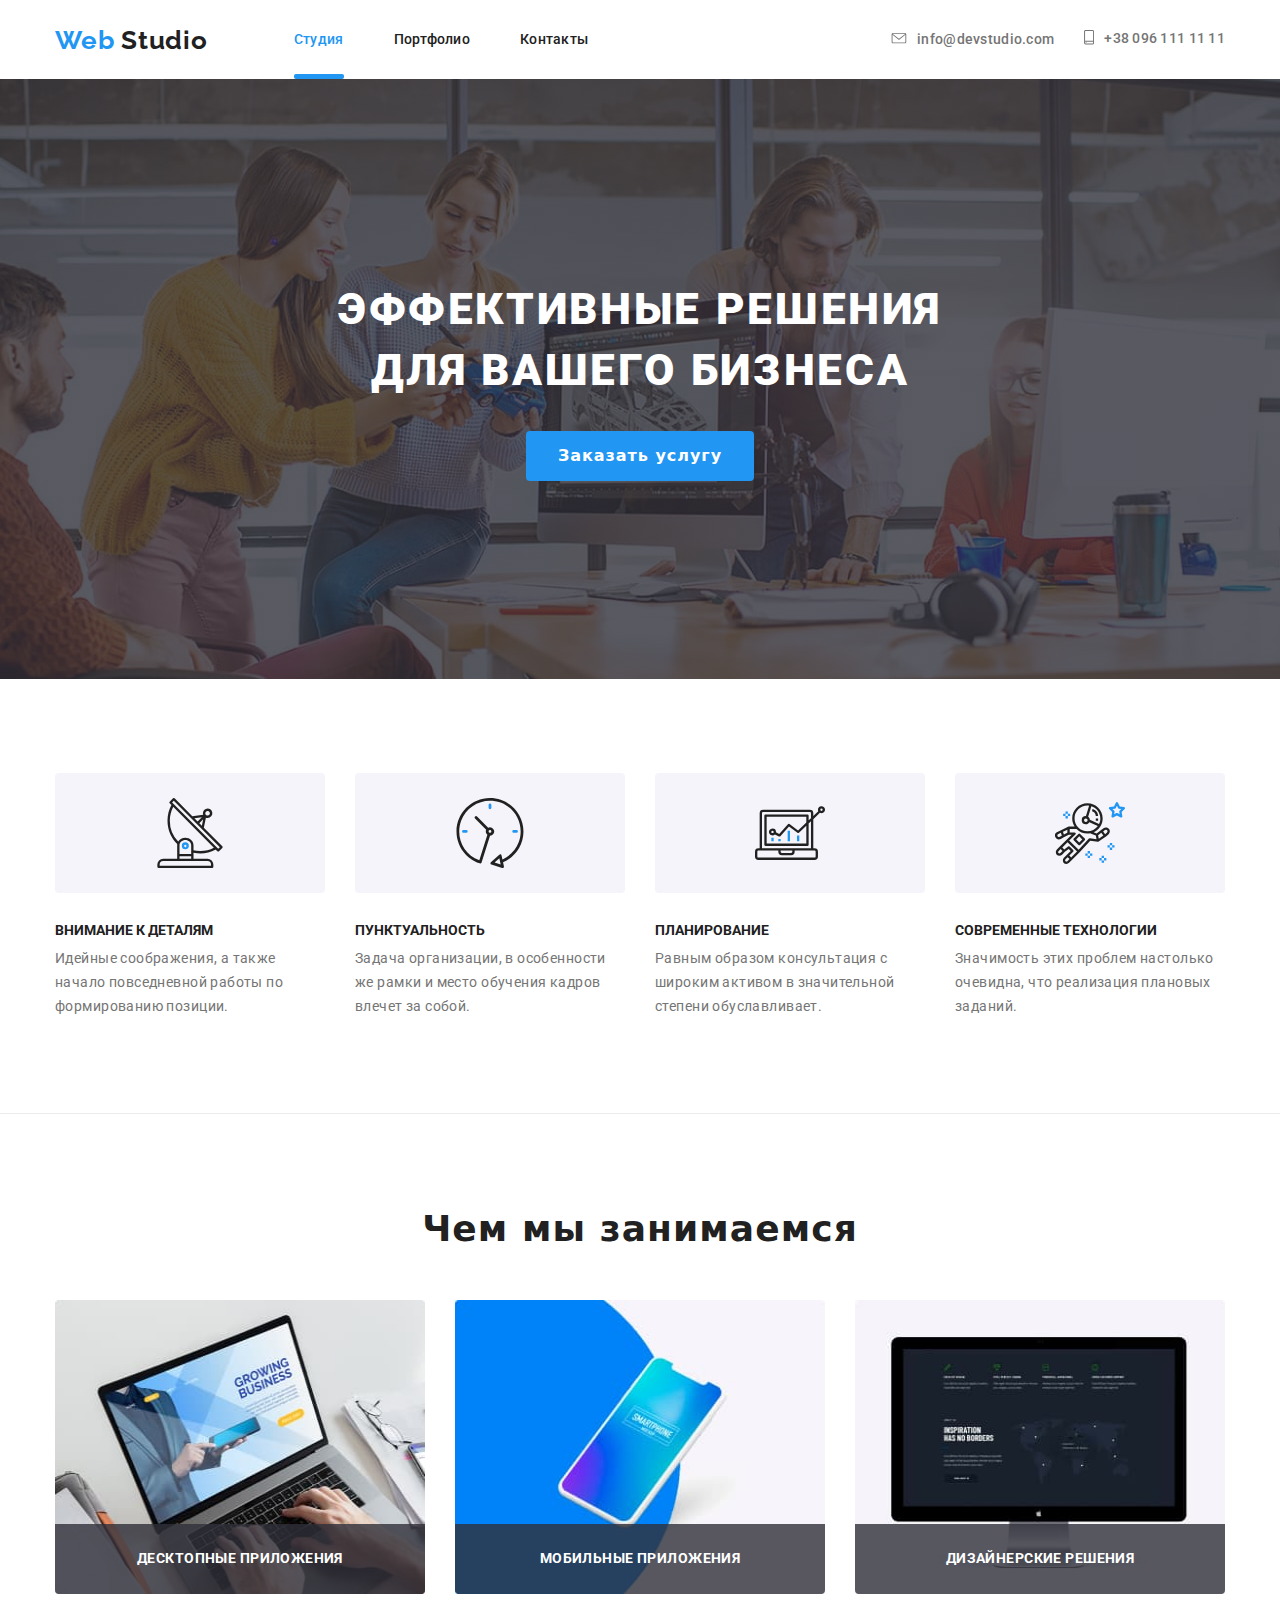
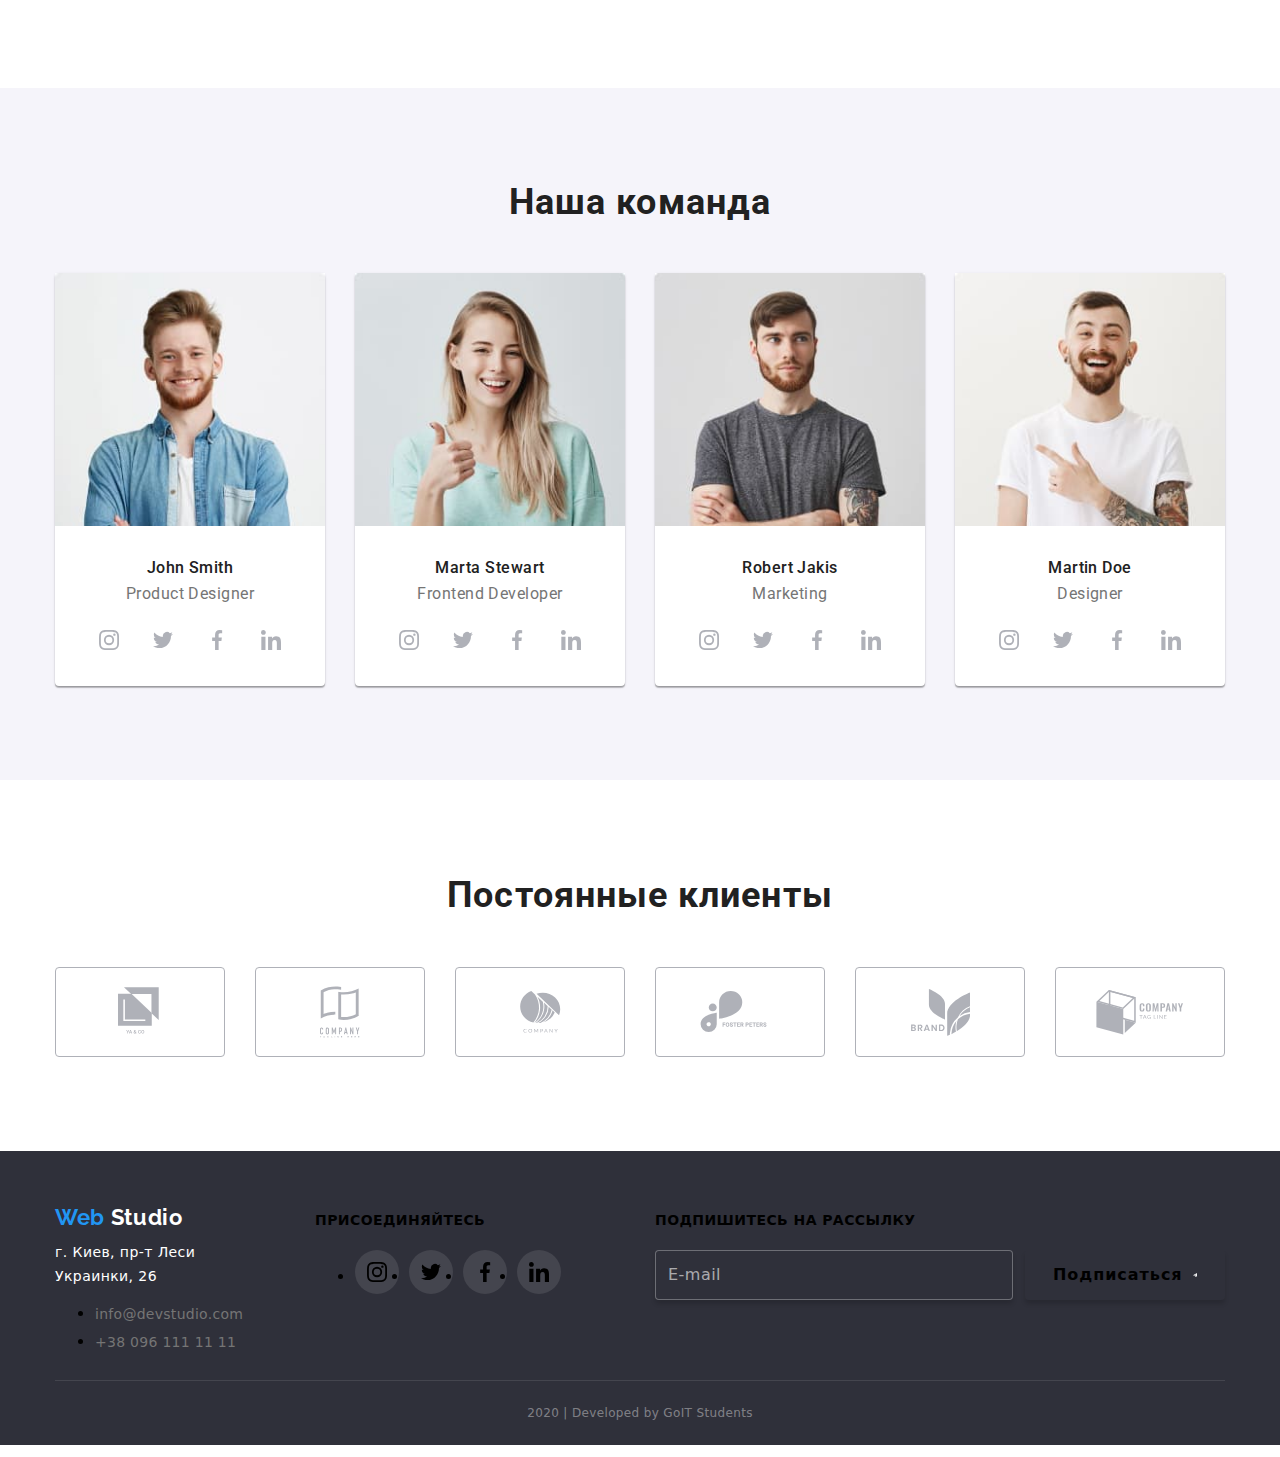
==== commit 09bbd2d3: "Перенос стилей в сасс" ====
--- a/index.html
+++ b/index.html
@@ -7,21 +7,17 @@
       href="https://fonts.googleapis.com/css2?family=Raleway:wght@700&amp;family=Roboto:wght@400;500;700;900&amp;display=swap"
       rel="stylesheet"
     />
-    <link
-      rel="stylesheet"
-      href="https://cdnjs.cloudflare.com/ajax/libs/modern-normalize/0.6.0/modern-normalize.min.css"
-    />
-    <link rel="stylesheet" href="./css/main.css" />
+    <link rel="stylesheet" href="./css/main.min.css" />
     <title>Студия</title>
   </head>
 
-  <body>
+  <body class="body">
     <!-- Шапка сайта -->
     <header class="header">
       <div class="container">
         <div class="header-flex">
           <nav class="site-nav">
-            <a lang="en" href="./index.html" class="logo"
+            <a class="link logo" lang="en" href="./index.html" 
               ><span class="web">Web</span> Studio</a
             >
             <ul class="main-nav list">
@@ -60,8 +56,9 @@
           </h1>
           <button data-open-modal class="hero-button">Заказать услугу</button>
           <div class="backdrop is-hidden" data-backdrop>
-            <form class="modal js-speaker-form" autocomplete="off">
-              <h2 class="modal-title">Оставьте свои данные, мы вам перезвоним</h2>
+            <div class="modal js-speaker-form">
+            <form class="modal" autocomplete="off">
+              <h2 class="form-title">Оставьте свои данные, мы вам перезвоним</h2>
               <div class="form-field">
         <span class="form-icon">
           <svg class="icon-modal-mail" width=15 height=12>
@@ -131,13 +128,14 @@
               <button class="btn-close" data-close-modal></button>
             </form>
             </div>
+            </div>
           </div>
         </div>
       </section>
       <!-- Преимущества -->
       <section class="benefits">
         <div class="container">
-          <h2 class="visually-hidden">Преимущества</h2>
+          <h2 class="visually-hidden benefits-title">Преимущества</h2>
           <ul class="benefits-flex list">
             <li class="benefits-item">
               <svg class="benefits-icon">
@@ -189,6 +187,7 @@
           <ul class="products-flex list">
             <li class="products-item">
               <img
+              class="image"
                 src="./images/devices/laptop.jpg"
                 alt="Открытая программа на экране ноутбука"
                 width="370"
@@ -198,6 +197,7 @@
             </li>
             <li class="products-item">
               <img
+              class="image"
                 src="./images/devices/phone.jpg"
                 alt="Смартфон c открытым мобильным приложением"
                 width="370"
@@ -207,6 +207,7 @@
             </li>
             <li class="products-item">
               <img
+              class="image"
                 src="./images/devices/computer.jpg"
                 alt="Экран компьютера с дизайном на рабочем столе"
                 width="370"
@@ -508,7 +509,7 @@
                 >г. Киев, пр-т Леси Украинки, 26</a
               >
             </address>
-            <ul class="footer contacts list">
+            <ul class="footer-contacts list">
               <li class="footer-contacts-link">
                 <a class="contacts-link" href="mailto:info@devstudio.com"
                   >info@devstudio.com</a
--- a/css/main.min.css
+++ b/css/main.min.css
@@ -0,0 +1,2 @@
+/*! modern-normalize v0.6.0 | MIT License | https://github.com/sindresorhus/modern-normalize */*,*::before,*::after{-webkit-box-sizing:border-box;box-sizing:border-box}:root{-moz-tab-size:4;-o-tab-size:4;tab-size:4}html{line-height:1.15;-webkit-text-size-adjust:100%}body{margin:0}body{font-family:system-ui,-apple-system,"Segoe UI",Roboto,Helvetica,Arial,sans-serif,"Apple Color Emoji","Segoe UI Emoji"}hr{height:0}abbr[title]{-webkit-text-decoration:underline dotted;text-decoration:underline dotted}b,strong{font-weight:bolder}code,kbd,samp,pre{font-family:SFMono-Regular, Consolas, "Liberation Mono", Menlo, monospace;font-size:1em}small{font-size:80%}sub,sup{font-size:75%;line-height:0;position:relative;vertical-align:baseline}sub{bottom:-0.25em}sup{top:-0.5em}button,input,optgroup,select,textarea{font-family:inherit;font-size:100%;line-height:1.15;margin:0}button,select{text-transform:none}button,[type="button"],[type="reset"],[type="submit"]{-webkit-appearance:button}button::-moz-focus-inner,[type="button"]::-moz-focus-inner,[type="reset"]::-moz-focus-inner,[type="submit"]::-moz-focus-inner{border-style:none;padding:0}button:-moz-focusring,[type="button"]:-moz-focusring,[type="reset"]:-moz-focusring,[type="submit"]:-moz-focusring{outline:1px dotted ButtonText}fieldset{padding:0.35em 0.75em 0.625em}legend{padding:0}progress{vertical-align:baseline}[type="number"]::-webkit-inner-spin-button,[type="number"]::-webkit-outer-spin-button{height:auto}[type="search"]{-webkit-appearance:textfield;outline-offset:-2px}[type="search"]::-webkit-search-decoration{-webkit-appearance:none}::-webkit-file-upload-button{-webkit-appearance:button;font:inherit}summary{display:list-item}.main-nav,.contacts{font-family:"Roboto",sans-serif;background-color:#fff;color:#757575}.logo,.main-nav .link,.contacts-link,.workers-link,.clients-link,.footer-logo,address a{text-decoration:none}.container{width:1200px;margin-left:auto;margin-right:auto;padding-left:15px;padding-right:15px}.main-nav,.contacts,.benefits-flex,.products-flex,.workers-flex,.workers-socials.list,.clients-flex,.footer-flex{margin:0;padding:0;list-style:none}.benefits-text{margin:0px}.image{display:block;max-width:100%}.benefits-title{position:absolute;width:1px;height:1px;margin:-1px;border:0;padding:0;clip:rect(0 0 0 0);overflow:hidden}.hero-button,.button-send{display:inline-block;-webkit-box-align:center;-ms-flex-align:center;align-items:center;padding:10px 32px;border:0px;border-radius:4px;color:#fff;background-color:#2196f3;font-weight:700;font-size:16px;line-height:1.9;letter-spacing:0.06em;cursor:pointer}.header-flex{display:-webkit-box;display:-ms-flexbox;display:flex;-webkit-box-align:center;-ms-flex-align:center;align-items:center}.site-nav{display:-webkit-box;display:-ms-flexbox;display:flex;-webkit-box-align:center;-ms-flex-align:center;align-items:center}.logo{padding:24px 0px;color:#212121;font-family:"Raleway",sans-serif;font-weight:700;font-size:26px;line-height:1;letter-spacing:0.03em}.web{color:#2196f3}.main-nav{display:-webkit-box;display:-ms-flexbox;display:flex;margin-left:86px}.main-nav .link{position:relative;display:block;padding:32px 0px;color:#212121;font-weight:500;font-size:14px;line-height:1.1;letter-spacing:0.02em;-webkit-transition:color 250ms cubic-bezier(0.4, 0, 0.2, 1);transition:color 250ms cubic-bezier(0.4, 0, 0.2, 1)}.main-nav .link:hover,.main-nav .link:focus{color:#2196f3}.main-nav>li:not(:last-child){margin-right:50px}.main-nav .link.current{color:#2196f3}.main-nav .link.current::after{content:"";position:absolute;left:0;bottom:0;display:block;width:100%;height:5px;border-radius:2px;background-color:#2196f3;-webkit-transition:color 250ms cubic-bezier(0.4, 0, 0.2, 1);transition:color 250ms cubic-bezier(0.4, 0, 0.2, 1)}.contacts{display:-webkit-box;display:-ms-flexbox;display:flex;margin-left:auto}.contacts-link{display:-webkit-inline-box;display:-ms-inline-flexbox;display:inline-flex;-webkit-box-align:center;-ms-flex-align:center;align-items:center;color:#757575;font-weight:500;font-size:14px;line-height:1;letter-spacing:0.02em;-webkit-transition:color 250ms cubic-bezier(0.4, 0, 0.2, 1);transition:color 250ms cubic-bezier(0.4, 0, 0.2, 1)}.contacts-link:hover,.contacts-link:focus{color:#2196f3}.icon{display:inline-block;padding:0;margin-right:10px;background-repeat:no-repeat;fill:currentColor;cursor:pointer}.contacts-item+.contacts-item{margin-left:30px}.hero-content{padding:200px;background-image:-webkit-gradient(linear, left top, right top, from(rgba(47,48,58,0.8)), to(rgba(47,48,58,0.8))),url("../images/hero/hero.jpg");background-image:linear-gradient(to right, rgba(47,48,58,0.8), rgba(47,48,58,0.8)),url("../images/hero/hero.jpg");background-repeat:no-repeat;background-position:center;background-size:cover;text-align:center;max-width:1600px;height:600px;margin-left:auto;margin-right:auto}.hero-title{margin-top:0;margin-bottom:30px;color:#fff;font-family:"Roboto",sans-serif;font-weight:900;font-size:44px;line-height:1.38;text-align:center;letter-spacing:0.06em;text-transform:uppercase}.backdrop{position:fixed;top:0;left:0;width:100%;height:100%;background-color:rgba(0,0,0,0.5);z-index:3;opacity:1;-webkit-transition:opacity 250ms cubic-bezier(0.4, 0, 0.2, 1);transition:opacity 250ms cubic-bezier(0.4, 0, 0.2, 1)}.backdrop.is-hidden{opacity:0;pointer-events:none}.backdrop.is-hidden .modal{-webkit-transform:translate(-50%, -50%) scale(1.1);transform:translate(-50%, -50%) scale(1.1)}.modal{position:absolute;top:50%;left:50%;padding:40px 40px;width:528px;height:581px;background-color:#fff;-webkit-transform:translate(-50%, -50%) scale(1);transform:translate(-50%, -50%) scale(1);-webkit-transition:-webkit-transform 250ms cubic-bezier(0.4, 0, 0.2, 1);transition:-webkit-transform 250ms cubic-bezier(0.4, 0, 0.2, 1);transition:transform 250ms cubic-bezier(0.4, 0, 0.2, 1);transition:transform 250ms cubic-bezier(0.4, 0, 0.2, 1), -webkit-transform 250ms cubic-bezier(0.4, 0, 0.2, 1)}.modal{font-family:"Roboto",sans-serif}.form-title{margin-top:0px;margin-bottom:30px;font-weight:700;font-size:20px;line-height:1.15;letter-spacing:0.03em;text-align:center;color:#212121}.form-field{position:relative;margin-bottom:28px}.form-field:focus-within>.form-label{color:#2196f3;font-size:12px;-webkit-transform:translateY(-42px) translateX(-32px);transform:translateY(-42px) translateX(-32px)}.form-field:focus-within>.form-icon{fill:#2196f3}.form-label{position:absolute;font-weight:400;font-size:14px;line-height:1.14;letter-spacing:0.01em;top:50%;left:42px;-webkit-transform:translateY(-50%);transform:translateY(-50%);-webkit-transition:-webkit-transform 250ms cubic-bezier(0.4, 0, 0.2, 1);transition:-webkit-transform 250ms cubic-bezier(0.4, 0, 0.2, 1);transition:transform 250ms cubic-bezier(0.4, 0, 0.2, 1);transition:transform 250ms cubic-bezier(0.4, 0, 0.2, 1), -webkit-transform 250ms cubic-bezier(0.4, 0, 0.2, 1)}.form-label,.form-comment{color:#757575}.form-input,.form-textarea{display:-webkit-inline-box;display:-ms-inline-flexbox;display:inline-flex;border:1px solid rgba(33,33,33,0.2);border-radius:4px;outline:0px}.form-input{margin:0;padding:12px 18px;padding-left:42px;width:100%;height:40px}.form-input:hover,.form-input:focus{border:1px solid #2196f3}.form-input:not(:placeholder-shown)+.form-label{-webkit-transform:translateY(-42px) translateX(-32px);transform:translateY(-42px) translateX(-32px)}.form-icon{position:absolute;display:inline-block;top:50%;left:16px;-webkit-transform:translateY(-50%);transform:translateY(-50%);-webkit-transition:-webkit-transform 250ms cubic-bezier(0.4, 0, 0.2, 1);transition:-webkit-transform 250ms cubic-bezier(0.4, 0, 0.2, 1);transition:transform 250ms cubic-bezier(0.4, 0, 0.2, 1);transition:transform 250ms cubic-bezier(0.4, 0, 0.2, 1), -webkit-transform 250ms cubic-bezier(0.4, 0, 0.2, 1)}.form-field-comment{position:relative;margin-bottom:20px}.form-field-comment:focus-within>.form-comment{-webkit-transform:translateY(-42px);transform:translateY(-42px);color:#2196f3;font-size:12px}.form-textarea{display:block;resize:none;padding:12px 16px;width:100%;height:120px}.form-textarea:hover,.form-textarea:focus{border:1px solid #2196f3}.form-textarea:not(:placeholder-shown)+.form-comment{-webkit-transform:translateY(-42px);transform:translateY(-42px)}.form-comment{position:absolute;top:20px;left:16px;-webkit-transform:translateY(-50%);transform:translateY(-50%);-webkit-transition:-webkit-transform 250ms cubic-bezier(0.4, 0, 0.2, 1);transition:-webkit-transform 250ms cubic-bezier(0.4, 0, 0.2, 1);transition:transform 250ms cubic-bezier(0.4, 0, 0.2, 1);transition:transform 250ms cubic-bezier(0.4, 0, 0.2, 1), -webkit-transform 250ms cubic-bezier(0.4, 0, 0.2, 1);font-weight:400;font-size:14px;line-height:1.14;letter-spacing:0.01em}.form-checkbox{display:-webkit-box;display:-ms-flexbox;display:flex;-webkit-box-align:center;-ms-flex-align:center;align-items:center;-webkit-box-pack:center;-ms-flex-pack:center;justify-content:center}.input-checkbox{position:absolute;width:1px;height:1px;margin:-1px;border:0;padding:0;clip:rect(0 0 0 0);overflow:hidden}.input-checkbox:checked+.icon-checkbox,.input-checkbox:checked:focus+.icon-checkbox{border:none;width:15px;height:16px;background-image:url("../images/modal-icons/icon-checked.svg");background-repeat:no-repeat;background-size:contain;border-radius:2px}.icon-checkbox{margin-right:5px;width:15px;height:16px;border:2px solid black;border-radius:20%}.label-checkbox{margin:0;left:36px;font-weight:400;font-size:14px;line-height:1.71}.text-link{color:#2196f3;text-decoration:underline}.button-send{margin-top:30px}.btn-close{display:-webkit-box;display:-ms-flexbox;display:flex;position:absolute;top:1%;left:93%;width:30px;height:30px;border:none;border-radius:50%;background-image:url("../images/modal-icons/btn-close.svg");background-size:contain;background-repeat:no-repeat;cursor:pointer}.btn-close:hover,.btn-close:focus{fill:var(--accent-color)}.benefits{padding:94px 0px;margin:auto}.benefits-flex{display:-webkit-box;display:-ms-flexbox;display:flex;-ms-flex-wrap:wrap;flex-wrap:wrap}.benefits-item{width:270px;margin-right:30px}.benefits-item:nth-child(4n){margin-right:0px}.benefits-icon{display:block;width:270px;height:120px;padding:25px 100px;border-radius:4px;background-color:#f5f4fa;background-repeat:no-repeat;background-position:center}.benefits-subtitle{margin-top:30px;margin-bottom:10px;font-family:"Roboto",sans-serif;color:#212121;text-transform:uppercase;font-weight:700;font-size:14px;line-height:1}.benefits-text{font-family:"Roboto",sans-serif;color:#757575;font-weight:400;font-size:14px;line-height:1.7;letter-spacing:0.03em}.products{padding-top:94px;padding-bottom:94px;border-top:1px solid #ececec}.products-title{margin-top:0;margin-bottom:50px;color:#212121;font-weight:700;font-size:36px;line-height:1.16;letter-spacing:0.03em;text-align:center}.products-flex{display:-webkit-box;display:-ms-flexbox;display:flex;-ms-flex-wrap:wrap;flex-wrap:wrap}.products-item{position:relative;width:370px;height:294px;margin-right:30px}.products-item:nth-child(3n){margin-right:0px}.products-text{position:absolute;width:100%;height:70px;bottom:0;margin:0;padding:27px;color:#fff;background:rgba(47,48,58,0.8);border-radius:0px 0px 4px 4px;font-family:"Roboto",sans-serif;font-weight:700;font-size:14px;line-height:1.14;text-align:center;letter-spacing:0.03em;text-transform:uppercase}.workers{padding-top:94px;padding-bottom:94px;background-color:#f5f4fa}.workers-title{margin-top:0;margin-bottom:50px;color:#212121;font-family:"Roboto",sans-serif;font-weight:700;font-size:36px;line-height:1.16;letter-spacing:0.03em;text-align:center}.workers-flex{display:-webkit-box;display:-ms-flexbox;display:flex;-ms-flex-wrap:wrap;flex-wrap:wrap}.workers-item{width:270px;margin-right:30px;padding-bottom:24px;border-radius:4px;background-color:#fff;-webkit-box-shadow:0px 2px 1px rgba(0,0,0,0.2),0px 1px 1px rgba(0,0,0,0.14),0px 1px 3px rgba(0,0,0,0.12);box-shadow:0px 2px 1px rgba(0,0,0,0.2),0px 1px 1px rgba(0,0,0,0.14),0px 1px 3px rgba(0,0,0,0.12)}.workers-item:nth-child(4n){margin-right:0px}.workers-subtitle{margin-top:30px;margin-bottom:0px;color:#212121;font-family:"Roboto",sans-serif;font-weight:500;font-size:16px;line-height:1;letter-spacing:0.03em;text-align:center}.workers-text{margin-top:10px;color:#757575;font-family:"Roboto",sans-serif;font-weight:400;font-size:16px;line-height:1;letter-spacing:0.03em;text-align:center}.workers-socials.list{display:-webkit-box;display:-ms-flexbox;display:flex;-webkit-box-pack:center;-ms-flex-pack:center;justify-content:center;margin-top:16px}.workers-socials.item{margin-right:10px}.workers-socials.item:nth-child(4n){margin-right:0px}.workers-link{display:-webkit-box;display:-ms-flexbox;display:flex;-webkit-box-pack:center;-ms-flex-pack:center;justify-content:center;-webkit-box-align:center;-ms-flex-align:center;align-items:center;width:44px;height:44px;border-radius:50%;color:#afb1b8;-webkit-transition:background-color 250ms cubic-bezier(0.4, 0, 0.2, 1),color 250ms cubic-bezier(0.4, 0, 0.2, 1);transition:background-color 250ms cubic-bezier(0.4, 0, 0.2, 1),color 250ms cubic-bezier(0.4, 0, 0.2, 1)}.workers-link:hover,.workers-link:focus{color:#fff;background-color:#2196f3}.social-icon{fill:currentColor}.social-icon:hover,.social-icon:focus{fill:#fff}.clients{padding-top:94px;padding-bottom:94px}.clients-title{margin-top:0px;margin-bottom:50px;color:#212121;font-family:"Roboto",sans-serif;font-weight:700;font-size:36px;line-height:1.2;text-align:center;letter-spacing:0.03em}.clients-flex{display:-webkit-box;display:-ms-flexbox;display:flex;-ms-flex-wrap:wrap;flex-wrap:wrap;-webkit-box-pack:space-evenly;-ms-flex-pack:space-evenly;justify-content:space-evenly}.clients-item{width:170px;margin-right:30px;background-color:#fff}.clients-item:nth-child(6n){margin-right:0px}.clients-link{display:-webkit-box;display:-ms-flexbox;display:flex;-webkit-box-pack:center;-ms-flex-pack:center;justify-content:center;-webkit-box-align:center;-ms-flex-align:center;align-items:center;width:170px;height:90px;color:#afb1b8;border:1px solid #afb1b8;border-radius:4px;-webkit-transition:color 250ms cubic-bezier(0.4, 0, 0.2, 1),border-color 250ms cubic-bezier(0.4, 0, 0.2, 1);transition:color 250ms cubic-bezier(0.4, 0, 0.2, 1),border-color 250ms cubic-bezier(0.4, 0, 0.2, 1)}.clients-link:hover,.clients-link:focus{color:#2196f3;border-color:#2196f3}.clients-icon{fill:currentColor;cursor:pointer}footer{background-color:#2f303a}.footer-flex{display:-webkit-box;display:-ms-flexbox;display:flex;padding-top:48px;-webkit-box-align:baseline;-ms-flex-align:baseline;align-items:baseline}.footer-logo{color:#fff;font-family:"Raleway",sans-serif;font-weight:700;font-size:22px;line-height:1.18;letter-spacing:0.03em}address a{display:block;margin-top:10px;color:#fff;font-style:normal;font-weight:400;font-size:14px;line-height:1.7;letter-spacing:0.03em}.footer.contacts{display:block;padding-bottom:46px;color:rgba(255,255,255,0.6);font-weight:400;font-size:14px;line-height:1.7;letter-spacing:0.03em}.footer-contacts-link{margin-top:10px}.footer-join{display:block;margin-left:69px}.socials-subtitle{color:var(--primary-white-color);font-weight:700;font-size:14px;line-height:1.1;letter-spacing:0.03em;text-transform:uppercase}.footer-socials{display:-webkit-box;display:-ms-flexbox;display:flex;-webkit-box-pack:justify;-ms-flex-pack:justify;justify-content:space-between;margin-top:21px}.socials-item{margin-right:10px}.socials-item:nth-child(4n){margin-right:0px}.socials-link{display:-webkit-box;display:-ms-flexbox;display:flex;-webkit-box-pack:center;-ms-flex-pack:center;justify-content:center;-webkit-box-align:center;-ms-flex-align:center;align-items:center;width:44px;height:44px;border-radius:50%;background-color:rgba(255,255,255,0.1);-webkit-transition:background-color 250ms cubic-bezier(0.4, 0, 0.2, 1),color 250ms cubic-bezier(0.4, 0, 0.2, 1);transition:background-color 250ms cubic-bezier(0.4, 0, 0.2, 1),color 250ms cubic-bezier(0.4, 0, 0.2, 1)}.social-icon.footer{fill:var(--primary-white-color)}.socials-link:hover,.socials-link:focus{color:var(--primary-white-color);background-color:#2196f3}.copyright{padding:20px 0px;border-top:1px solid rgba(255,255,255,0.1);color:rgba(255,255,255,0.4);font-weight:400;font-size:12px;line-height:2;letter-spacing:0.03em;text-align:center}.label-subscription{margin-left:94px;color:var(--primary-white-color);font-weight:700;font-size:14px;line-height:1.1;letter-spacing:0.03em;text-transform:uppercase}.form-subscription{display:-webkit-box;display:-ms-flexbox;display:flex;margin-top:20px;margin-left:94px}.form-subscription input{padding:18px 12px;border:1px solid rgba(255,255,255,0.3);-webkit-box-shadow:0px 4px 4px rgba(0,0,0,0.15);box-shadow:0px 4px 4px rgba(0,0,0,0.15);border-radius:4px;width:358px;height:50px;font-weight:400;font-size:16px;line-height:1.87;letter-spacing:0.03em;background-color:#2f303a}.form-subscription input::-webkit-input-placeholder{color:rgba(255,255,255,0.6)}.form-subscription input:-ms-input-placeholder{color:rgba(255,255,255,0.6)}.form-subscription input::-ms-input-placeholder{color:rgba(255,255,255,0.6)}.form-subscription input::placeholder{color:rgba(255,255,255,0.6)}.form-subscription button{display:-webkit-inline-box;display:-ms-inline-flexbox;display:inline-flex;-webkit-box-align:center;-ms-flex-align:center;align-items:center;margin-left:12px;padding:10px 28px;width:200px;height:50px;-webkit-box-shadow:0px 4px 4px rgba(0,0,0,0.15);box-shadow:0px 4px 4px rgba(0,0,0,0.15);border:0px;border-radius:4px;background-color:var(--accent-color);font-weight:700;font-size:16px;line-height:1.87;letter-spacing:0.06em;color:var(--primary-white-color)}.icon-send{margin-left:10px}
+/*# sourceMappingURL=main.min.css.map */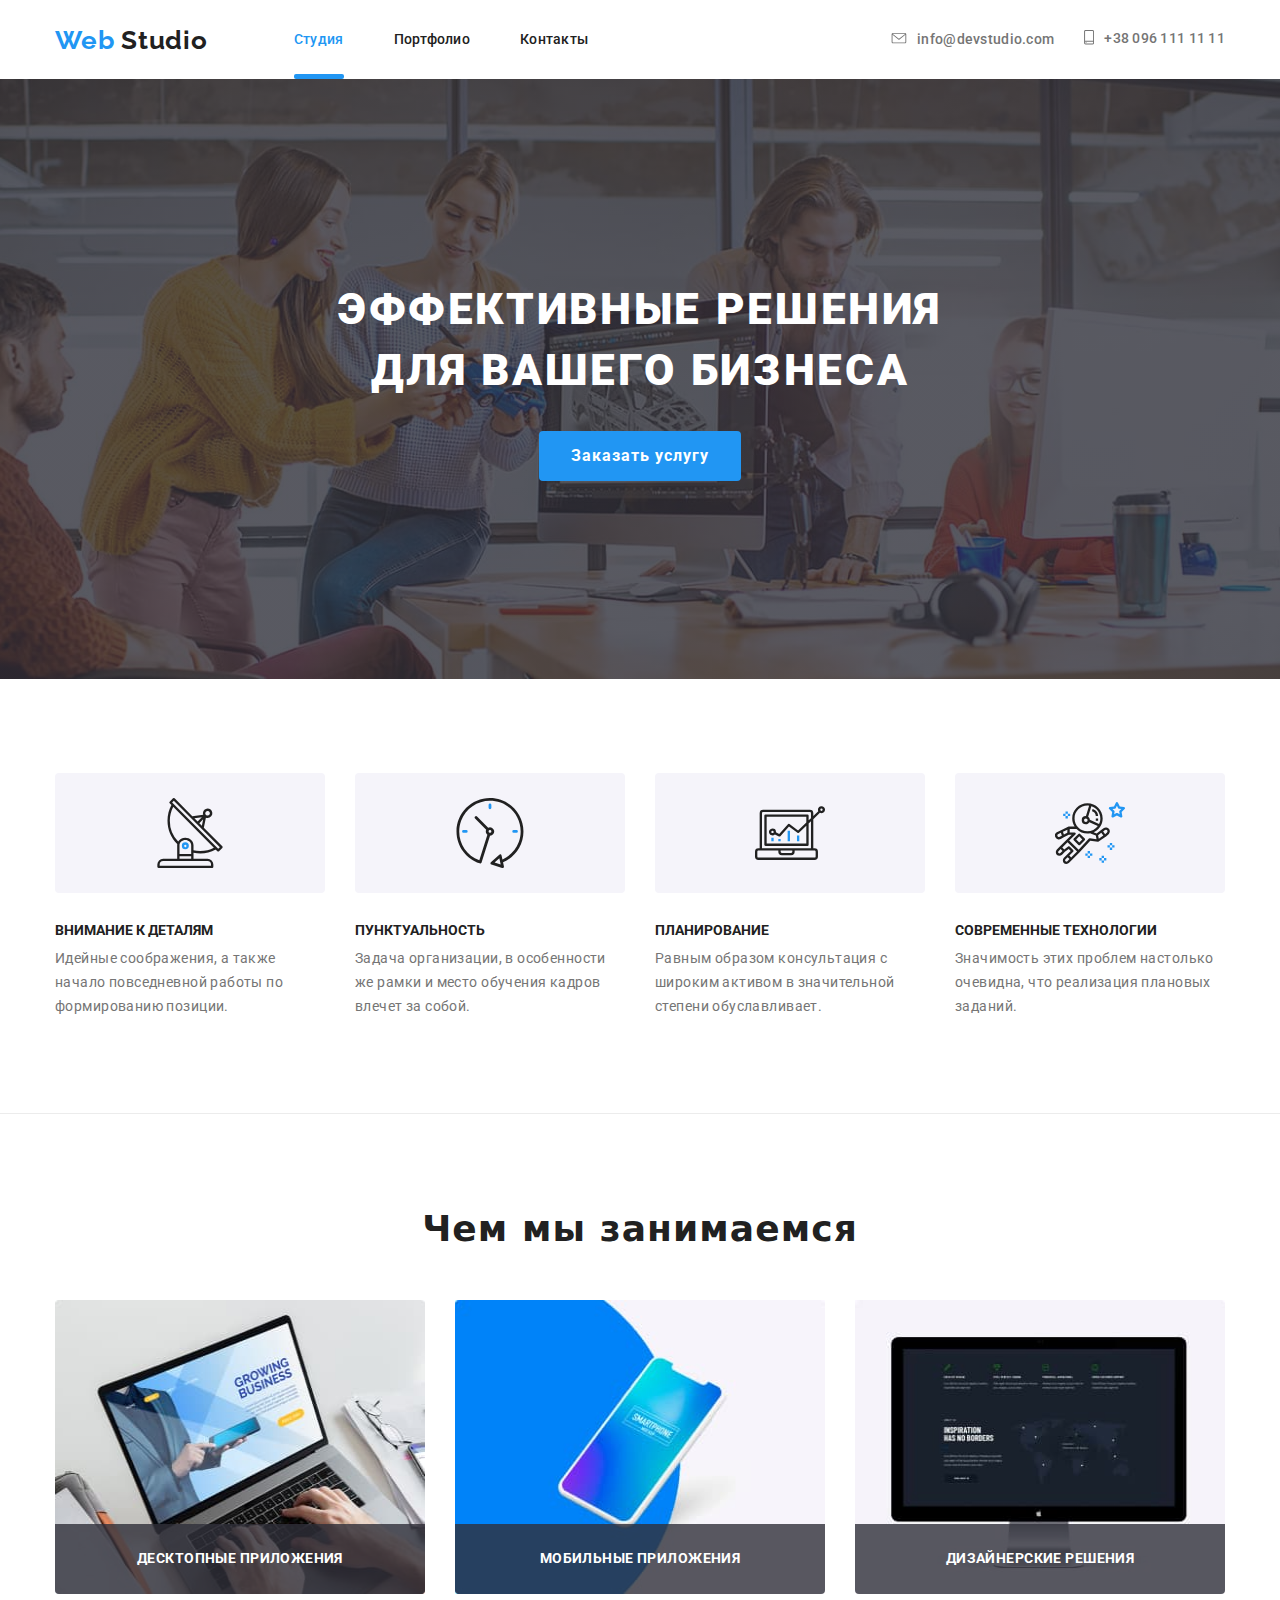
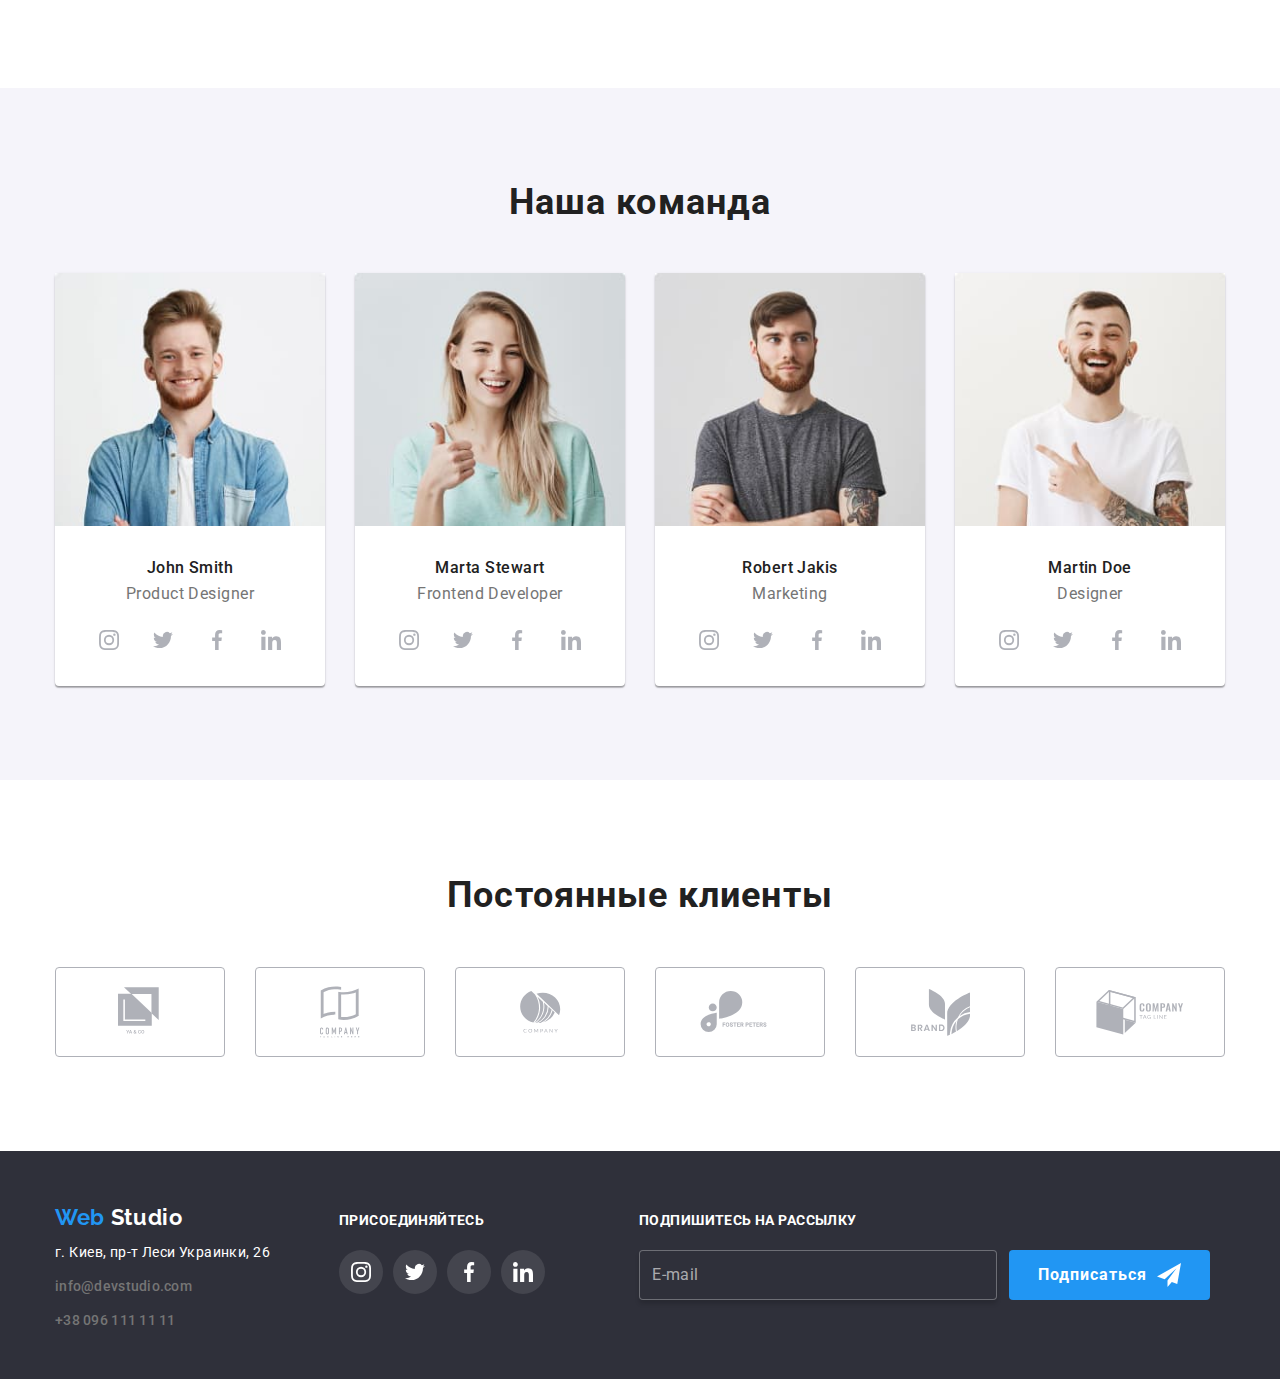
==== commit e609884c: "финиш :relieved:" ====
--- a/index.html
+++ b/index.html
@@ -581,14 +581,9 @@
           id="mail"
           placeholder="E-mail"
         />
-        <button type="submit">Подписаться<svg class="icon-send" width="24" height="24">
+        <button type="submit">Подписаться<svg class="icon-send">
           <use href="./images/sprite.svg#send"></use></svg>
         </button>
-      </div>
-        </div>
-        <p class="copyright">
-          2020 | Developed by GoIT Students
-        </p>
       </div>
     </footer>
     <script>
--- a/css/main.min.css
+++ b/css/main.min.css
@@ -1,2 +1,2 @@
-/*! modern-normalize v0.6.0 | MIT License | https://github.com/sindresorhus/modern-normalize */*,*::before,*::after{-webkit-box-sizing:border-box;box-sizing:border-box}:root{-moz-tab-size:4;-o-tab-size:4;tab-size:4}html{line-height:1.15;-webkit-text-size-adjust:100%}body{margin:0}body{font-family:system-ui,-apple-system,"Segoe UI",Roboto,Helvetica,Arial,sans-serif,"Apple Color Emoji","Segoe UI Emoji"}hr{height:0}abbr[title]{-webkit-text-decoration:underline dotted;text-decoration:underline dotted}b,strong{font-weight:bolder}code,kbd,samp,pre{font-family:SFMono-Regular, Consolas, "Liberation Mono", Menlo, monospace;font-size:1em}small{font-size:80%}sub,sup{font-size:75%;line-height:0;position:relative;vertical-align:baseline}sub{bottom:-0.25em}sup{top:-0.5em}button,input,optgroup,select,textarea{font-family:inherit;font-size:100%;line-height:1.15;margin:0}button,select{text-transform:none}button,[type="button"],[type="reset"],[type="submit"]{-webkit-appearance:button}button::-moz-focus-inner,[type="button"]::-moz-focus-inner,[type="reset"]::-moz-focus-inner,[type="submit"]::-moz-focus-inner{border-style:none;padding:0}button:-moz-focusring,[type="button"]:-moz-focusring,[type="reset"]:-moz-focusring,[type="submit"]:-moz-focusring{outline:1px dotted ButtonText}fieldset{padding:0.35em 0.75em 0.625em}legend{padding:0}progress{vertical-align:baseline}[type="number"]::-webkit-inner-spin-button,[type="number"]::-webkit-outer-spin-button{height:auto}[type="search"]{-webkit-appearance:textfield;outline-offset:-2px}[type="search"]::-webkit-search-decoration{-webkit-appearance:none}::-webkit-file-upload-button{-webkit-appearance:button;font:inherit}summary{display:list-item}.main-nav,.contacts{font-family:"Roboto",sans-serif;background-color:#fff;color:#757575}.logo,.main-nav .link,.contacts-link,.workers-link,.clients-link,.footer-logo,address a{text-decoration:none}.container{width:1200px;margin-left:auto;margin-right:auto;padding-left:15px;padding-right:15px}.main-nav,.contacts,.benefits-flex,.products-flex,.workers-flex,.workers-socials.list,.clients-flex,.footer-flex{margin:0;padding:0;list-style:none}.benefits-text{margin:0px}.image{display:block;max-width:100%}.benefits-title{position:absolute;width:1px;height:1px;margin:-1px;border:0;padding:0;clip:rect(0 0 0 0);overflow:hidden}.hero-button,.button-send{display:inline-block;-webkit-box-align:center;-ms-flex-align:center;align-items:center;padding:10px 32px;border:0px;border-radius:4px;color:#fff;background-color:#2196f3;font-weight:700;font-size:16px;line-height:1.9;letter-spacing:0.06em;cursor:pointer}.header-flex{display:-webkit-box;display:-ms-flexbox;display:flex;-webkit-box-align:center;-ms-flex-align:center;align-items:center}.site-nav{display:-webkit-box;display:-ms-flexbox;display:flex;-webkit-box-align:center;-ms-flex-align:center;align-items:center}.logo{padding:24px 0px;color:#212121;font-family:"Raleway",sans-serif;font-weight:700;font-size:26px;line-height:1;letter-spacing:0.03em}.web{color:#2196f3}.main-nav{display:-webkit-box;display:-ms-flexbox;display:flex;margin-left:86px}.main-nav .link{position:relative;display:block;padding:32px 0px;color:#212121;font-weight:500;font-size:14px;line-height:1.1;letter-spacing:0.02em;-webkit-transition:color 250ms cubic-bezier(0.4, 0, 0.2, 1);transition:color 250ms cubic-bezier(0.4, 0, 0.2, 1)}.main-nav .link:hover,.main-nav .link:focus{color:#2196f3}.main-nav>li:not(:last-child){margin-right:50px}.main-nav .link.current{color:#2196f3}.main-nav .link.current::after{content:"";position:absolute;left:0;bottom:0;display:block;width:100%;height:5px;border-radius:2px;background-color:#2196f3;-webkit-transition:color 250ms cubic-bezier(0.4, 0, 0.2, 1);transition:color 250ms cubic-bezier(0.4, 0, 0.2, 1)}.contacts{display:-webkit-box;display:-ms-flexbox;display:flex;margin-left:auto}.contacts-link{display:-webkit-inline-box;display:-ms-inline-flexbox;display:inline-flex;-webkit-box-align:center;-ms-flex-align:center;align-items:center;color:#757575;font-weight:500;font-size:14px;line-height:1;letter-spacing:0.02em;-webkit-transition:color 250ms cubic-bezier(0.4, 0, 0.2, 1);transition:color 250ms cubic-bezier(0.4, 0, 0.2, 1)}.contacts-link:hover,.contacts-link:focus{color:#2196f3}.icon{display:inline-block;padding:0;margin-right:10px;background-repeat:no-repeat;fill:currentColor;cursor:pointer}.contacts-item+.contacts-item{margin-left:30px}.hero-content{padding:200px;background-image:-webkit-gradient(linear, left top, right top, from(rgba(47,48,58,0.8)), to(rgba(47,48,58,0.8))),url("../images/hero/hero.jpg");background-image:linear-gradient(to right, rgba(47,48,58,0.8), rgba(47,48,58,0.8)),url("../images/hero/hero.jpg");background-repeat:no-repeat;background-position:center;background-size:cover;text-align:center;max-width:1600px;height:600px;margin-left:auto;margin-right:auto}.hero-title{margin-top:0;margin-bottom:30px;color:#fff;font-family:"Roboto",sans-serif;font-weight:900;font-size:44px;line-height:1.38;text-align:center;letter-spacing:0.06em;text-transform:uppercase}.backdrop{position:fixed;top:0;left:0;width:100%;height:100%;background-color:rgba(0,0,0,0.5);z-index:3;opacity:1;-webkit-transition:opacity 250ms cubic-bezier(0.4, 0, 0.2, 1);transition:opacity 250ms cubic-bezier(0.4, 0, 0.2, 1)}.backdrop.is-hidden{opacity:0;pointer-events:none}.backdrop.is-hidden .modal{-webkit-transform:translate(-50%, -50%) scale(1.1);transform:translate(-50%, -50%) scale(1.1)}.modal{position:absolute;top:50%;left:50%;padding:40px 40px;width:528px;height:581px;background-color:#fff;-webkit-transform:translate(-50%, -50%) scale(1);transform:translate(-50%, -50%) scale(1);-webkit-transition:-webkit-transform 250ms cubic-bezier(0.4, 0, 0.2, 1);transition:-webkit-transform 250ms cubic-bezier(0.4, 0, 0.2, 1);transition:transform 250ms cubic-bezier(0.4, 0, 0.2, 1);transition:transform 250ms cubic-bezier(0.4, 0, 0.2, 1), -webkit-transform 250ms cubic-bezier(0.4, 0, 0.2, 1)}.modal{font-family:"Roboto",sans-serif}.form-title{margin-top:0px;margin-bottom:30px;font-weight:700;font-size:20px;line-height:1.15;letter-spacing:0.03em;text-align:center;color:#212121}.form-field{position:relative;margin-bottom:28px}.form-field:focus-within>.form-label{color:#2196f3;font-size:12px;-webkit-transform:translateY(-42px) translateX(-32px);transform:translateY(-42px) translateX(-32px)}.form-field:focus-within>.form-icon{fill:#2196f3}.form-label{position:absolute;font-weight:400;font-size:14px;line-height:1.14;letter-spacing:0.01em;top:50%;left:42px;-webkit-transform:translateY(-50%);transform:translateY(-50%);-webkit-transition:-webkit-transform 250ms cubic-bezier(0.4, 0, 0.2, 1);transition:-webkit-transform 250ms cubic-bezier(0.4, 0, 0.2, 1);transition:transform 250ms cubic-bezier(0.4, 0, 0.2, 1);transition:transform 250ms cubic-bezier(0.4, 0, 0.2, 1), -webkit-transform 250ms cubic-bezier(0.4, 0, 0.2, 1)}.form-label,.form-comment{color:#757575}.form-input,.form-textarea{display:-webkit-inline-box;display:-ms-inline-flexbox;display:inline-flex;border:1px solid rgba(33,33,33,0.2);border-radius:4px;outline:0px}.form-input{margin:0;padding:12px 18px;padding-left:42px;width:100%;height:40px}.form-input:hover,.form-input:focus{border:1px solid #2196f3}.form-input:not(:placeholder-shown)+.form-label{-webkit-transform:translateY(-42px) translateX(-32px);transform:translateY(-42px) translateX(-32px)}.form-icon{position:absolute;display:inline-block;top:50%;left:16px;-webkit-transform:translateY(-50%);transform:translateY(-50%);-webkit-transition:-webkit-transform 250ms cubic-bezier(0.4, 0, 0.2, 1);transition:-webkit-transform 250ms cubic-bezier(0.4, 0, 0.2, 1);transition:transform 250ms cubic-bezier(0.4, 0, 0.2, 1);transition:transform 250ms cubic-bezier(0.4, 0, 0.2, 1), -webkit-transform 250ms cubic-bezier(0.4, 0, 0.2, 1)}.form-field-comment{position:relative;margin-bottom:20px}.form-field-comment:focus-within>.form-comment{-webkit-transform:translateY(-42px);transform:translateY(-42px);color:#2196f3;font-size:12px}.form-textarea{display:block;resize:none;padding:12px 16px;width:100%;height:120px}.form-textarea:hover,.form-textarea:focus{border:1px solid #2196f3}.form-textarea:not(:placeholder-shown)+.form-comment{-webkit-transform:translateY(-42px);transform:translateY(-42px)}.form-comment{position:absolute;top:20px;left:16px;-webkit-transform:translateY(-50%);transform:translateY(-50%);-webkit-transition:-webkit-transform 250ms cubic-bezier(0.4, 0, 0.2, 1);transition:-webkit-transform 250ms cubic-bezier(0.4, 0, 0.2, 1);transition:transform 250ms cubic-bezier(0.4, 0, 0.2, 1);transition:transform 250ms cubic-bezier(0.4, 0, 0.2, 1), -webkit-transform 250ms cubic-bezier(0.4, 0, 0.2, 1);font-weight:400;font-size:14px;line-height:1.14;letter-spacing:0.01em}.form-checkbox{display:-webkit-box;display:-ms-flexbox;display:flex;-webkit-box-align:center;-ms-flex-align:center;align-items:center;-webkit-box-pack:center;-ms-flex-pack:center;justify-content:center}.input-checkbox{position:absolute;width:1px;height:1px;margin:-1px;border:0;padding:0;clip:rect(0 0 0 0);overflow:hidden}.input-checkbox:checked+.icon-checkbox,.input-checkbox:checked:focus+.icon-checkbox{border:none;width:15px;height:16px;background-image:url("../images/modal-icons/icon-checked.svg");background-repeat:no-repeat;background-size:contain;border-radius:2px}.icon-checkbox{margin-right:5px;width:15px;height:16px;border:2px solid black;border-radius:20%}.label-checkbox{margin:0;left:36px;font-weight:400;font-size:14px;line-height:1.71}.text-link{color:#2196f3;text-decoration:underline}.button-send{margin-top:30px}.btn-close{display:-webkit-box;display:-ms-flexbox;display:flex;position:absolute;top:1%;left:93%;width:30px;height:30px;border:none;border-radius:50%;background-image:url("../images/modal-icons/btn-close.svg");background-size:contain;background-repeat:no-repeat;cursor:pointer}.btn-close:hover,.btn-close:focus{fill:var(--accent-color)}.benefits{padding:94px 0px;margin:auto}.benefits-flex{display:-webkit-box;display:-ms-flexbox;display:flex;-ms-flex-wrap:wrap;flex-wrap:wrap}.benefits-item{width:270px;margin-right:30px}.benefits-item:nth-child(4n){margin-right:0px}.benefits-icon{display:block;width:270px;height:120px;padding:25px 100px;border-radius:4px;background-color:#f5f4fa;background-repeat:no-repeat;background-position:center}.benefits-subtitle{margin-top:30px;margin-bottom:10px;font-family:"Roboto",sans-serif;color:#212121;text-transform:uppercase;font-weight:700;font-size:14px;line-height:1}.benefits-text{font-family:"Roboto",sans-serif;color:#757575;font-weight:400;font-size:14px;line-height:1.7;letter-spacing:0.03em}.products{padding-top:94px;padding-bottom:94px;border-top:1px solid #ececec}.products-title{margin-top:0;margin-bottom:50px;color:#212121;font-weight:700;font-size:36px;line-height:1.16;letter-spacing:0.03em;text-align:center}.products-flex{display:-webkit-box;display:-ms-flexbox;display:flex;-ms-flex-wrap:wrap;flex-wrap:wrap}.products-item{position:relative;width:370px;height:294px;margin-right:30px}.products-item:nth-child(3n){margin-right:0px}.products-text{position:absolute;width:100%;height:70px;bottom:0;margin:0;padding:27px;color:#fff;background:rgba(47,48,58,0.8);border-radius:0px 0px 4px 4px;font-family:"Roboto",sans-serif;font-weight:700;font-size:14px;line-height:1.14;text-align:center;letter-spacing:0.03em;text-transform:uppercase}.workers{padding-top:94px;padding-bottom:94px;background-color:#f5f4fa}.workers-title{margin-top:0;margin-bottom:50px;color:#212121;font-family:"Roboto",sans-serif;font-weight:700;font-size:36px;line-height:1.16;letter-spacing:0.03em;text-align:center}.workers-flex{display:-webkit-box;display:-ms-flexbox;display:flex;-ms-flex-wrap:wrap;flex-wrap:wrap}.workers-item{width:270px;margin-right:30px;padding-bottom:24px;border-radius:4px;background-color:#fff;-webkit-box-shadow:0px 2px 1px rgba(0,0,0,0.2),0px 1px 1px rgba(0,0,0,0.14),0px 1px 3px rgba(0,0,0,0.12);box-shadow:0px 2px 1px rgba(0,0,0,0.2),0px 1px 1px rgba(0,0,0,0.14),0px 1px 3px rgba(0,0,0,0.12)}.workers-item:nth-child(4n){margin-right:0px}.workers-subtitle{margin-top:30px;margin-bottom:0px;color:#212121;font-family:"Roboto",sans-serif;font-weight:500;font-size:16px;line-height:1;letter-spacing:0.03em;text-align:center}.workers-text{margin-top:10px;color:#757575;font-family:"Roboto",sans-serif;font-weight:400;font-size:16px;line-height:1;letter-spacing:0.03em;text-align:center}.workers-socials.list{display:-webkit-box;display:-ms-flexbox;display:flex;-webkit-box-pack:center;-ms-flex-pack:center;justify-content:center;margin-top:16px}.workers-socials.item{margin-right:10px}.workers-socials.item:nth-child(4n){margin-right:0px}.workers-link{display:-webkit-box;display:-ms-flexbox;display:flex;-webkit-box-pack:center;-ms-flex-pack:center;justify-content:center;-webkit-box-align:center;-ms-flex-align:center;align-items:center;width:44px;height:44px;border-radius:50%;color:#afb1b8;-webkit-transition:background-color 250ms cubic-bezier(0.4, 0, 0.2, 1),color 250ms cubic-bezier(0.4, 0, 0.2, 1);transition:background-color 250ms cubic-bezier(0.4, 0, 0.2, 1),color 250ms cubic-bezier(0.4, 0, 0.2, 1)}.workers-link:hover,.workers-link:focus{color:#fff;background-color:#2196f3}.social-icon{fill:currentColor}.social-icon:hover,.social-icon:focus{fill:#fff}.clients{padding-top:94px;padding-bottom:94px}.clients-title{margin-top:0px;margin-bottom:50px;color:#212121;font-family:"Roboto",sans-serif;font-weight:700;font-size:36px;line-height:1.2;text-align:center;letter-spacing:0.03em}.clients-flex{display:-webkit-box;display:-ms-flexbox;display:flex;-ms-flex-wrap:wrap;flex-wrap:wrap;-webkit-box-pack:space-evenly;-ms-flex-pack:space-evenly;justify-content:space-evenly}.clients-item{width:170px;margin-right:30px;background-color:#fff}.clients-item:nth-child(6n){margin-right:0px}.clients-link{display:-webkit-box;display:-ms-flexbox;display:flex;-webkit-box-pack:center;-ms-flex-pack:center;justify-content:center;-webkit-box-align:center;-ms-flex-align:center;align-items:center;width:170px;height:90px;color:#afb1b8;border:1px solid #afb1b8;border-radius:4px;-webkit-transition:color 250ms cubic-bezier(0.4, 0, 0.2, 1),border-color 250ms cubic-bezier(0.4, 0, 0.2, 1);transition:color 250ms cubic-bezier(0.4, 0, 0.2, 1),border-color 250ms cubic-bezier(0.4, 0, 0.2, 1)}.clients-link:hover,.clients-link:focus{color:#2196f3;border-color:#2196f3}.clients-icon{fill:currentColor;cursor:pointer}footer{background-color:#2f303a}.footer-flex{display:-webkit-box;display:-ms-flexbox;display:flex;padding-top:48px;-webkit-box-align:baseline;-ms-flex-align:baseline;align-items:baseline}.footer-logo{color:#fff;font-family:"Raleway",sans-serif;font-weight:700;font-size:22px;line-height:1.18;letter-spacing:0.03em}address a{display:block;margin-top:10px;color:#fff;font-style:normal;font-weight:400;font-size:14px;line-height:1.7;letter-spacing:0.03em}.footer.contacts{display:block;padding-bottom:46px;color:rgba(255,255,255,0.6);font-weight:400;font-size:14px;line-height:1.7;letter-spacing:0.03em}.footer-contacts-link{margin-top:10px}.footer-join{display:block;margin-left:69px}.socials-subtitle{color:var(--primary-white-color);font-weight:700;font-size:14px;line-height:1.1;letter-spacing:0.03em;text-transform:uppercase}.footer-socials{display:-webkit-box;display:-ms-flexbox;display:flex;-webkit-box-pack:justify;-ms-flex-pack:justify;justify-content:space-between;margin-top:21px}.socials-item{margin-right:10px}.socials-item:nth-child(4n){margin-right:0px}.socials-link{display:-webkit-box;display:-ms-flexbox;display:flex;-webkit-box-pack:center;-ms-flex-pack:center;justify-content:center;-webkit-box-align:center;-ms-flex-align:center;align-items:center;width:44px;height:44px;border-radius:50%;background-color:rgba(255,255,255,0.1);-webkit-transition:background-color 250ms cubic-bezier(0.4, 0, 0.2, 1),color 250ms cubic-bezier(0.4, 0, 0.2, 1);transition:background-color 250ms cubic-bezier(0.4, 0, 0.2, 1),color 250ms cubic-bezier(0.4, 0, 0.2, 1)}.social-icon.footer{fill:var(--primary-white-color)}.socials-link:hover,.socials-link:focus{color:var(--primary-white-color);background-color:#2196f3}.copyright{padding:20px 0px;border-top:1px solid rgba(255,255,255,0.1);color:rgba(255,255,255,0.4);font-weight:400;font-size:12px;line-height:2;letter-spacing:0.03em;text-align:center}.label-subscription{margin-left:94px;color:var(--primary-white-color);font-weight:700;font-size:14px;line-height:1.1;letter-spacing:0.03em;text-transform:uppercase}.form-subscription{display:-webkit-box;display:-ms-flexbox;display:flex;margin-top:20px;margin-left:94px}.form-subscription input{padding:18px 12px;border:1px solid rgba(255,255,255,0.3);-webkit-box-shadow:0px 4px 4px rgba(0,0,0,0.15);box-shadow:0px 4px 4px rgba(0,0,0,0.15);border-radius:4px;width:358px;height:50px;font-weight:400;font-size:16px;line-height:1.87;letter-spacing:0.03em;background-color:#2f303a}.form-subscription input::-webkit-input-placeholder{color:rgba(255,255,255,0.6)}.form-subscription input:-ms-input-placeholder{color:rgba(255,255,255,0.6)}.form-subscription input::-ms-input-placeholder{color:rgba(255,255,255,0.6)}.form-subscription input::placeholder{color:rgba(255,255,255,0.6)}.form-subscription button{display:-webkit-inline-box;display:-ms-inline-flexbox;display:inline-flex;-webkit-box-align:center;-ms-flex-align:center;align-items:center;margin-left:12px;padding:10px 28px;width:200px;height:50px;-webkit-box-shadow:0px 4px 4px rgba(0,0,0,0.15);box-shadow:0px 4px 4px rgba(0,0,0,0.15);border:0px;border-radius:4px;background-color:var(--accent-color);font-weight:700;font-size:16px;line-height:1.87;letter-spacing:0.06em;color:var(--primary-white-color)}.icon-send{margin-left:10px}
+/*! modern-normalize v0.6.0 | MIT License | https://github.com/sindresorhus/modern-normalize */*,*::before,*::after{-webkit-box-sizing:border-box;box-sizing:border-box}:root{-moz-tab-size:4;-o-tab-size:4;tab-size:4}html{line-height:1.15;-webkit-text-size-adjust:100%}body{margin:0}body{font-family:system-ui,-apple-system,"Segoe UI",Roboto,Helvetica,Arial,sans-serif,"Apple Color Emoji","Segoe UI Emoji"}hr{height:0}abbr[title]{-webkit-text-decoration:underline dotted;text-decoration:underline dotted}b,strong{font-weight:bolder}code,kbd,samp,pre{font-family:SFMono-Regular, Consolas, "Liberation Mono", Menlo, monospace;font-size:1em}small{font-size:80%}sub,sup{font-size:75%;line-height:0;position:relative;vertical-align:baseline}sub{bottom:-0.25em}sup{top:-0.5em}button,input,optgroup,select,textarea{font-family:inherit;font-size:100%;line-height:1.15;margin:0}button,select{text-transform:none}button,[type="button"],[type="reset"],[type="submit"]{-webkit-appearance:button}button::-moz-focus-inner,[type="button"]::-moz-focus-inner,[type="reset"]::-moz-focus-inner,[type="submit"]::-moz-focus-inner{border-style:none;padding:0}button:-moz-focusring,[type="button"]:-moz-focusring,[type="reset"]:-moz-focusring,[type="submit"]:-moz-focusring{outline:1px dotted ButtonText}fieldset{padding:0.35em 0.75em 0.625em}legend{padding:0}progress{vertical-align:baseline}[type="number"]::-webkit-inner-spin-button,[type="number"]::-webkit-outer-spin-button{height:auto}[type="search"]{-webkit-appearance:textfield;outline-offset:-2px}[type="search"]::-webkit-search-decoration{-webkit-appearance:none}::-webkit-file-upload-button{-webkit-appearance:button;font:inherit}summary{display:list-item}.main-nav,.contacts{font-family:"Roboto",sans-serif;background-color:#fff;color:#757575}.logo,.main-nav .link,.contacts-link,.workers-link,.clients-link,.footer-logo,address a,.footer-contacts-link,.socials-link,.examples-item{text-decoration:none}.container{width:1200px;margin-left:auto;margin-right:auto;padding-left:15px;padding-right:15px}.main-nav,.contacts,.benefits-flex,.products-flex,.workers-flex,.workers-socials.list,.clients-flex,.footer-contacts,.footer-socials,.examples-flex{margin:0;padding:0;list-style:none}.benefits-text{margin:0px}.image{display:block;max-width:100%}.benefits-title,.portfolio-title{position:absolute;width:1px;height:1px;margin:-1px;border:0;padding:0;clip:rect(0 0 0 0);overflow:hidden}.hero-button,.button-send,.form-subscription button{display:inline-block;-webkit-box-align:center;-ms-flex-align:center;align-items:center;padding:10px 32px;min-width:200px;min-height:50px;border:0px;border-radius:4px;font-family:"Roboto",sans-serif;color:#fff;background-color:#2196f3;font-weight:700;font-size:16px;line-height:1.87;letter-spacing:0.06em;cursor:pointer}.header-flex{display:-webkit-box;display:-ms-flexbox;display:flex;-webkit-box-align:center;-ms-flex-align:center;align-items:center}.site-nav{display:-webkit-box;display:-ms-flexbox;display:flex;-webkit-box-align:center;-ms-flex-align:center;align-items:center}.logo{padding:24px 0px;color:#212121;font-family:"Raleway",sans-serif;font-weight:700;font-size:26px;line-height:1;letter-spacing:0.03em}.web{color:#2196f3}.main-nav{display:-webkit-box;display:-ms-flexbox;display:flex;margin-left:86px}.main-nav .link{position:relative;display:block;padding:32px 0px;color:#212121;font-weight:500;font-size:14px;line-height:1.1;letter-spacing:0.02em;-webkit-transition:color 250ms cubic-bezier(0.4, 0, 0.2, 1);transition:color 250ms cubic-bezier(0.4, 0, 0.2, 1)}.main-nav .link:hover,.main-nav .link:focus{color:#2196f3}.main-nav>li:not(:last-child){margin-right:50px}.main-nav .link.current{color:#2196f3}.main-nav .link.current::after{content:"";position:absolute;left:0;bottom:0;display:block;width:100%;height:5px;border-radius:2px;background-color:#2196f3;-webkit-transition:color 250ms cubic-bezier(0.4, 0, 0.2, 1);transition:color 250ms cubic-bezier(0.4, 0, 0.2, 1)}.contacts{display:-webkit-box;display:-ms-flexbox;display:flex;margin-left:auto}.contacts-link{display:-webkit-inline-box;display:-ms-inline-flexbox;display:inline-flex;-webkit-box-align:center;-ms-flex-align:center;align-items:center;color:#757575;font-weight:500;font-size:14px;line-height:1;letter-spacing:0.02em;-webkit-transition:color 250ms cubic-bezier(0.4, 0, 0.2, 1);transition:color 250ms cubic-bezier(0.4, 0, 0.2, 1)}.contacts-link:hover,.contacts-link:focus{color:#2196f3}.icon{display:inline-block;padding:0;margin-right:10px;background-repeat:no-repeat;fill:currentColor;cursor:pointer}.contacts-item+.contacts-item{margin-left:30px}.hero-content{padding:200px;background-image:-webkit-gradient(linear, left top, right top, from(rgba(47,48,58,0.8)), to(rgba(47,48,58,0.8))),url("../images/hero/hero.jpg");background-image:linear-gradient(to right, rgba(47,48,58,0.8), rgba(47,48,58,0.8)),url("../images/hero/hero.jpg");background-repeat:no-repeat;background-position:center;background-size:cover;text-align:center;max-width:1600px;height:600px;margin-left:auto;margin-right:auto}.hero-title{margin-top:0;margin-bottom:30px;color:#fff;font-family:"Roboto",sans-serif;font-weight:900;font-size:44px;line-height:1.38;text-align:center;letter-spacing:0.06em;text-transform:uppercase}.backdrop{position:fixed;top:0;left:0;width:100%;height:100%;background-color:rgba(0,0,0,0.5);z-index:3;opacity:1;-webkit-transition:opacity 250ms cubic-bezier(0.4, 0, 0.2, 1);transition:opacity 250ms cubic-bezier(0.4, 0, 0.2, 1)}.backdrop.is-hidden{opacity:0;pointer-events:none}.backdrop.is-hidden .modal{-webkit-transform:translate(-50%, -50%) scale(1.1);transform:translate(-50%, -50%) scale(1.1)}.modal{position:absolute;top:50%;left:50%;padding:40px 40px;width:528px;height:581px;background-color:#fff;-webkit-transform:translate(-50%, -50%) scale(1);transform:translate(-50%, -50%) scale(1);-webkit-transition:-webkit-transform 250ms cubic-bezier(0.4, 0, 0.2, 1);transition:-webkit-transform 250ms cubic-bezier(0.4, 0, 0.2, 1);transition:transform 250ms cubic-bezier(0.4, 0, 0.2, 1);transition:transform 250ms cubic-bezier(0.4, 0, 0.2, 1), -webkit-transform 250ms cubic-bezier(0.4, 0, 0.2, 1)}.modal{font-family:"Roboto",sans-serif}.form-title{margin-top:0px;margin-bottom:30px;font-weight:700;font-size:20px;line-height:1.15;letter-spacing:0.03em;text-align:center;color:#212121}.form-field{position:relative;margin-bottom:28px}.form-field:focus-within>.form-label{color:#2196f3;font-size:12px;-webkit-transform:translateY(-42px) translateX(-32px);transform:translateY(-42px) translateX(-32px)}.form-field:focus-within>.form-icon{fill:#2196f3}.form-label{position:absolute;font-weight:400;font-size:14px;line-height:1.14;letter-spacing:0.01em;top:50%;left:42px;-webkit-transform:translateY(-50%);transform:translateY(-50%);-webkit-transition:-webkit-transform 250ms cubic-bezier(0.4, 0, 0.2, 1);transition:-webkit-transform 250ms cubic-bezier(0.4, 0, 0.2, 1);transition:transform 250ms cubic-bezier(0.4, 0, 0.2, 1);transition:transform 250ms cubic-bezier(0.4, 0, 0.2, 1), -webkit-transform 250ms cubic-bezier(0.4, 0, 0.2, 1)}.form-label,.form-comment{color:#757575}.form-input,.form-textarea{display:-webkit-inline-box;display:-ms-inline-flexbox;display:inline-flex;border:1px solid rgba(33,33,33,0.2);border-radius:4px;outline:0px}.form-input{margin:0;padding:12px 18px;padding-left:42px;width:100%;height:40px}.form-input:hover,.form-input:focus{border:1px solid #2196f3}.form-input:not(:placeholder-shown)+.form-label{-webkit-transform:translateY(-42px) translateX(-32px);transform:translateY(-42px) translateX(-32px)}.form-icon{position:absolute;display:inline-block;top:50%;left:16px;-webkit-transform:translateY(-50%);transform:translateY(-50%);-webkit-transition:-webkit-transform 250ms cubic-bezier(0.4, 0, 0.2, 1);transition:-webkit-transform 250ms cubic-bezier(0.4, 0, 0.2, 1);transition:transform 250ms cubic-bezier(0.4, 0, 0.2, 1);transition:transform 250ms cubic-bezier(0.4, 0, 0.2, 1), -webkit-transform 250ms cubic-bezier(0.4, 0, 0.2, 1)}.form-field-comment{position:relative;margin-bottom:20px}.form-field-comment:focus-within>.form-comment{-webkit-transform:translateY(-42px);transform:translateY(-42px);color:#2196f3;font-size:12px}.form-textarea{display:block;resize:none;padding:12px 16px;width:100%;height:120px}.form-textarea:hover,.form-textarea:focus{border:1px solid #2196f3}.form-textarea:not(:placeholder-shown)+.form-comment{-webkit-transform:translateY(-42px);transform:translateY(-42px)}.form-comment{position:absolute;top:20px;left:16px;-webkit-transform:translateY(-50%);transform:translateY(-50%);-webkit-transition:-webkit-transform 250ms cubic-bezier(0.4, 0, 0.2, 1);transition:-webkit-transform 250ms cubic-bezier(0.4, 0, 0.2, 1);transition:transform 250ms cubic-bezier(0.4, 0, 0.2, 1);transition:transform 250ms cubic-bezier(0.4, 0, 0.2, 1), -webkit-transform 250ms cubic-bezier(0.4, 0, 0.2, 1);font-weight:400;font-size:14px;line-height:1.14;letter-spacing:0.01em}.form-checkbox{display:-webkit-box;display:-ms-flexbox;display:flex;-webkit-box-align:center;-ms-flex-align:center;align-items:center;-webkit-box-pack:center;-ms-flex-pack:center;justify-content:center}.input-checkbox{position:absolute;width:1px;height:1px;margin:-1px;border:0;padding:0;clip:rect(0 0 0 0);overflow:hidden}.input-checkbox:checked+.icon-checkbox,.input-checkbox:checked:focus+.icon-checkbox{border:none;width:15px;height:16px;background-image:url("../images/modal-icons/icon-checked.svg");background-repeat:no-repeat;background-size:contain;border-radius:2px}.icon-checkbox{margin-right:5px;width:15px;height:16px;border:2px solid black;border-radius:20%}.label-checkbox{margin:0;left:36px;font-weight:400;font-size:14px;line-height:1.71}.text-link{color:#2196f3;text-decoration:underline}.button-send{margin-top:30px}.btn-close{display:-webkit-box;display:-ms-flexbox;display:flex;position:absolute;top:1%;left:93%;width:30px;height:30px;border:none;border-radius:50%;background-image:url("../images/modal-icons/btn-close.svg");background-size:contain;background-repeat:no-repeat;cursor:pointer}.btn-close:hover,.btn-close:focus{fill:var(--accent-color)}.benefits{padding:94px 0px;margin:auto}.benefits-flex{display:-webkit-box;display:-ms-flexbox;display:flex;-ms-flex-wrap:wrap;flex-wrap:wrap}.benefits-item{width:270px;margin-right:30px}.benefits-item:nth-child(4n){margin-right:0px}.benefits-icon{display:block;width:270px;height:120px;padding:25px 100px;border-radius:4px;background-color:#f5f4fa;background-repeat:no-repeat;background-position:center}.benefits-subtitle{margin-top:30px;margin-bottom:10px;font-family:"Roboto",sans-serif;color:#212121;text-transform:uppercase;font-weight:700;font-size:14px;line-height:1}.benefits-text{font-family:"Roboto",sans-serif;color:#757575;font-weight:400;font-size:14px;line-height:1.7;letter-spacing:0.03em}.products{padding-top:94px;padding-bottom:94px;border-top:1px solid #ececec}.products-title{margin-top:0;margin-bottom:50px;color:#212121;font-weight:700;font-size:36px;line-height:1.16;letter-spacing:0.03em;text-align:center}.products-flex{display:-webkit-box;display:-ms-flexbox;display:flex;-ms-flex-wrap:wrap;flex-wrap:wrap}.products-item{position:relative;width:370px;height:294px;margin-right:30px}.products-item:nth-child(3n){margin-right:0px}.products-text{position:absolute;width:100%;height:70px;bottom:0;margin:0;padding:27px;color:#fff;background:rgba(47,48,58,0.8);border-radius:0px 0px 4px 4px;font-family:"Roboto",sans-serif;font-weight:700;font-size:14px;line-height:1.14;text-align:center;letter-spacing:0.03em;text-transform:uppercase}.workers{padding-top:94px;padding-bottom:94px;background-color:#f5f4fa}.workers-title{margin-top:0;margin-bottom:50px;color:#212121;font-family:"Roboto",sans-serif;font-weight:700;font-size:36px;line-height:1.16;letter-spacing:0.03em;text-align:center}.workers-flex{display:-webkit-box;display:-ms-flexbox;display:flex;-ms-flex-wrap:wrap;flex-wrap:wrap}.workers-item{width:270px;margin-right:30px;padding-bottom:24px;border-radius:4px;background-color:#fff;-webkit-box-shadow:0px 2px 1px rgba(0,0,0,0.2),0px 1px 1px rgba(0,0,0,0.14),0px 1px 3px rgba(0,0,0,0.12);box-shadow:0px 2px 1px rgba(0,0,0,0.2),0px 1px 1px rgba(0,0,0,0.14),0px 1px 3px rgba(0,0,0,0.12)}.workers-item:nth-child(4n){margin-right:0px}.workers-subtitle{margin-top:30px;margin-bottom:0px;color:#212121;font-family:"Roboto",sans-serif;font-weight:500;font-size:16px;line-height:1;letter-spacing:0.03em;text-align:center}.workers-text{margin-top:10px;color:#757575;font-family:"Roboto",sans-serif;font-weight:400;font-size:16px;line-height:1;letter-spacing:0.03em;text-align:center}.workers-socials.list{display:-webkit-box;display:-ms-flexbox;display:flex;-webkit-box-pack:center;-ms-flex-pack:center;justify-content:center;margin-top:16px}.workers-socials.item{margin-right:10px}.workers-socials.item:nth-child(4n){margin-right:0px}.workers-link{display:-webkit-box;display:-ms-flexbox;display:flex;-webkit-box-pack:center;-ms-flex-pack:center;justify-content:center;-webkit-box-align:center;-ms-flex-align:center;align-items:center;width:44px;height:44px;border-radius:50%;color:#afb1b8;-webkit-transition:background-color 250ms cubic-bezier(0.4, 0, 0.2, 1),color 250ms cubic-bezier(0.4, 0, 0.2, 1);transition:background-color 250ms cubic-bezier(0.4, 0, 0.2, 1),color 250ms cubic-bezier(0.4, 0, 0.2, 1)}.workers-link:hover,.workers-link:focus{color:#fff;background-color:#2196f3}.social-icon{fill:currentColor}.social-icon:hover,.social-icon:focus{fill:#fff}.clients{padding-top:94px;padding-bottom:94px}.clients-title{margin-top:0px;margin-bottom:50px;color:#212121;font-family:"Roboto",sans-serif;font-weight:700;font-size:36px;line-height:1.2;text-align:center;letter-spacing:0.03em}.clients-flex{display:-webkit-box;display:-ms-flexbox;display:flex;-ms-flex-wrap:wrap;flex-wrap:wrap;-webkit-box-pack:space-evenly;-ms-flex-pack:space-evenly;justify-content:space-evenly}.clients-item{width:170px;margin-right:30px;background-color:#fff}.clients-item:nth-child(6n){margin-right:0px}.clients-link{display:-webkit-box;display:-ms-flexbox;display:flex;-webkit-box-pack:center;-ms-flex-pack:center;justify-content:center;-webkit-box-align:center;-ms-flex-align:center;align-items:center;width:170px;height:90px;color:#afb1b8;border:1px solid #afb1b8;border-radius:4px;-webkit-transition:color 250ms cubic-bezier(0.4, 0, 0.2, 1),border-color 250ms cubic-bezier(0.4, 0, 0.2, 1);transition:color 250ms cubic-bezier(0.4, 0, 0.2, 1),border-color 250ms cubic-bezier(0.4, 0, 0.2, 1)}.clients-link:hover,.clients-link:focus{color:#2196f3;border-color:#2196f3}.clients-icon{fill:currentColor;cursor:pointer}footer{background-color:#2f303a}.footer-flex{display:-webkit-box;display:-ms-flexbox;display:flex;padding-top:48px;-webkit-box-align:baseline;-ms-flex-align:baseline;align-items:baseline}.footer-logo{color:#fff;font-family:"Raleway",sans-serif;font-weight:700;font-size:22px;line-height:1.18;letter-spacing:0.03em}address a{display:block;margin-top:10px;color:#fff;font-style:normal;font-family:"Roboto",sans-serif;font-weight:400;font-size:14px;line-height:1.7;letter-spacing:0.03em}.footer-contacts{display:block;padding-bottom:46px;background-color:#2f303a;font-family:"Roboto",sans-serif;font-weight:400;font-size:14px;line-height:1.7;letter-spacing:0.03em;color:rgba(255,255,255,0.6)}.footer-contacts-link{margin-top:10px}.footer-join{display:block;margin-left:69px}.socials-subtitle{color:#fff;font-family:"Roboto",sans-serif;font-weight:700;font-size:14px;line-height:1.1;letter-spacing:0.03em;text-transform:uppercase}.footer-socials{display:-webkit-box;display:-ms-flexbox;display:flex;-webkit-box-pack:justify;-ms-flex-pack:justify;justify-content:space-between;margin-top:21px}.socials-item{margin-right:10px}.socials-item:nth-child(4n){margin-right:0px}.socials-link{display:-webkit-box;display:-ms-flexbox;display:flex;-webkit-box-pack:center;-ms-flex-pack:center;justify-content:center;-webkit-box-align:center;-ms-flex-align:center;align-items:center;width:44px;height:44px;border-radius:50%;background-color:rgba(255,255,255,0.1);-webkit-transition:background-color 250ms cubic-bezier(0.4, 0, 0.2, 1),color 250ms cubic-bezier(0.4, 0, 0.2, 1);transition:background-color 250ms cubic-bezier(0.4, 0, 0.2, 1),color 250ms cubic-bezier(0.4, 0, 0.2, 1)}.socials-link:hover,.socials-link:focus{color:#fff;background-color:#2196f3}.social-icon.footer{fill:#fff}.label-subscription{margin-left:94px;color:#fff;font-family:"Roboto",sans-serif;font-weight:700;font-size:14px;line-height:1.1;letter-spacing:0.03em;text-transform:uppercase}.form-subscription{display:-webkit-box;display:-ms-flexbox;display:flex;margin-top:20px;margin-left:94px}.form-subscription input{padding:18px 12px;border:1px solid rgba(255,255,255,0.3);-webkit-box-shadow:0px 4px 4px rgba(0,0,0,0.15);box-shadow:0px 4px 4px rgba(0,0,0,0.15);border-radius:4px;width:358px;height:50px;font-weight:400;font-size:16px;line-height:1.87;letter-spacing:0.03em;background-color:#2f303a}.form-subscription input::-webkit-input-placeholder{font-family:"Roboto",sans-serif;color:rgba(255,255,255,0.6)}.form-subscription input:-ms-input-placeholder{font-family:"Roboto",sans-serif;color:rgba(255,255,255,0.6)}.form-subscription input::-ms-input-placeholder{font-family:"Roboto",sans-serif;color:rgba(255,255,255,0.6)}.form-subscription input::placeholder{font-family:"Roboto",sans-serif;color:rgba(255,255,255,0.6)}.form-subscription button{display:-webkit-inline-box;display:-ms-inline-flexbox;display:inline-flex;-webkit-box-align:center;-ms-flex-align:center;align-items:center;margin-left:12px;padding-left:29px;padding-right:29px}.icon-send{width:24px;height:24px;margin-left:10px}.portfolio-header{border-bottom:1px solid #ececec}.portfolio{padding:94px 0px}.nav-filters{display:-webkit-box;display:-ms-flexbox;display:flex;-ms-flex-wrap:wrap;flex-wrap:wrap;-webkit-box-pack:center;-ms-flex-pack:center;justify-content:center;padding:0px}.portfolio-button{margin-right:8px;padding:6px 22px;border-radius:4px;border:0;color:#212121;background-color:#f5f4fa;font-weight:500;font-size:16px;line-height:1.6;letter-spacing:0.03em;cursor:pointer;-webkit-transition:background-color 250ms cubic-bezier(0.4, 0, 0.2, 1),color 250ms cubic-bezier(0.4, 0, 0.2, 1);transition:background-color 250ms cubic-bezier(0.4, 0, 0.2, 1),color 250ms cubic-bezier(0.4, 0, 0.2, 1)}.portfolio-button:nth-child(5n){margin-right:0px}.portfolio-button:hover,.portfolio-button:focus{color:#fff;background-color:#2196f3;-webkit-box-shadow:0px 2px 2px rgba(0,0,0,0.12),0px 1px 2px rgba(0,0,0,0.08),0px 3px 1px rgba(0,0,0,0.1);box-shadow:0px 2px 2px rgba(0,0,0,0.12),0px 1px 2px rgba(0,0,0,0.08),0px 3px 1px rgba(0,0,0,0.1)}.examples-flex{display:-webkit-box;display:-ms-flexbox;display:flex;-ms-flex-wrap:wrap;flex-wrap:wrap;margin-top:50px}.examples-item{width:380px;margin-bottom:30px;margin-right:30px;border-radius:5px;overflow:hidden;-webkit-transition:-webkit-box-shadow 250ms cubic-bezier(0.4, 0, 0.2, 1);transition:-webkit-box-shadow 250ms cubic-bezier(0.4, 0, 0.2, 1);transition:box-shadow 250ms cubic-bezier(0.4, 0, 0.2, 1);transition:box-shadow 250ms cubic-bezier(0.4, 0, 0.2, 1), -webkit-box-shadow 250ms cubic-bezier(0.4, 0, 0.2, 1)}.examples-item:nth-child(3n){margin-right:0px}.examples-item:nth-child(3n){margin-right:0px}.examples-item:nth-last-child(-n+3){margin-bottom:0}.examples-item:hover,.examples-item:focus{-webkit-box-shadow:1px 4px 6px rgba(0,0,0,0.16),0px 4px 4px rgba(0,0,0,0.06),0px 1px 1px rgba(0,0,0,0.12);box-shadow:1px 4px 6px rgba(0,0,0,0.16),0px 4px 4px rgba(0,0,0,0.06),0px 1px 1px rgba(0,0,0,0.12);cursor:pointer}.examples-item:hover .examples-text,.examples-item:focus .examples-text{-webkit-transform:translateY(-100%);transform:translateY(-100%);z-index:3}.box{position:relative;overflow:hidden}.examples-text{display:-webkit-inline-box;display:-ms-inline-flexbox;display:inline-flex;position:absolute;padding:63px 24px;margin:0;font-family:"Roboto",sans-serif;font-size:18px;line-height:1.56;letter-spacing:0.03em;background-color:rgba(33,150,243,0.9);color:#fff;-webkit-transition:-webkit-transform 250ms cubic-bezier(0.4, 0, 0.2, 1);transition:-webkit-transform 250ms cubic-bezier(0.4, 0, 0.2, 1);transition:transform 250ms cubic-bezier(0.4, 0, 0.2, 1);transition:transform 250ms cubic-bezier(0.4, 0, 0.2, 1), -webkit-transform 250ms cubic-bezier(0.4, 0, 0.2, 1)}.examples-info{border:1px solid #eeeeee;border-top:transparent;border-bottom-left-radius:5px;border-bottom-right-radius:5px;padding:20px 24px}.examples-title{margin:0px;color:#212121;font-family:"Roboto",sans-serif;font-weight:700;font-size:18px;line-height:2;letter-spacing:0.06em}.examples-subtitle{margin-top:4px;color:#757575;font-weight:400;font-size:16px;line-height:1.9;letter-spacing:0.03em}
 /*# sourceMappingURL=main.min.css.map */